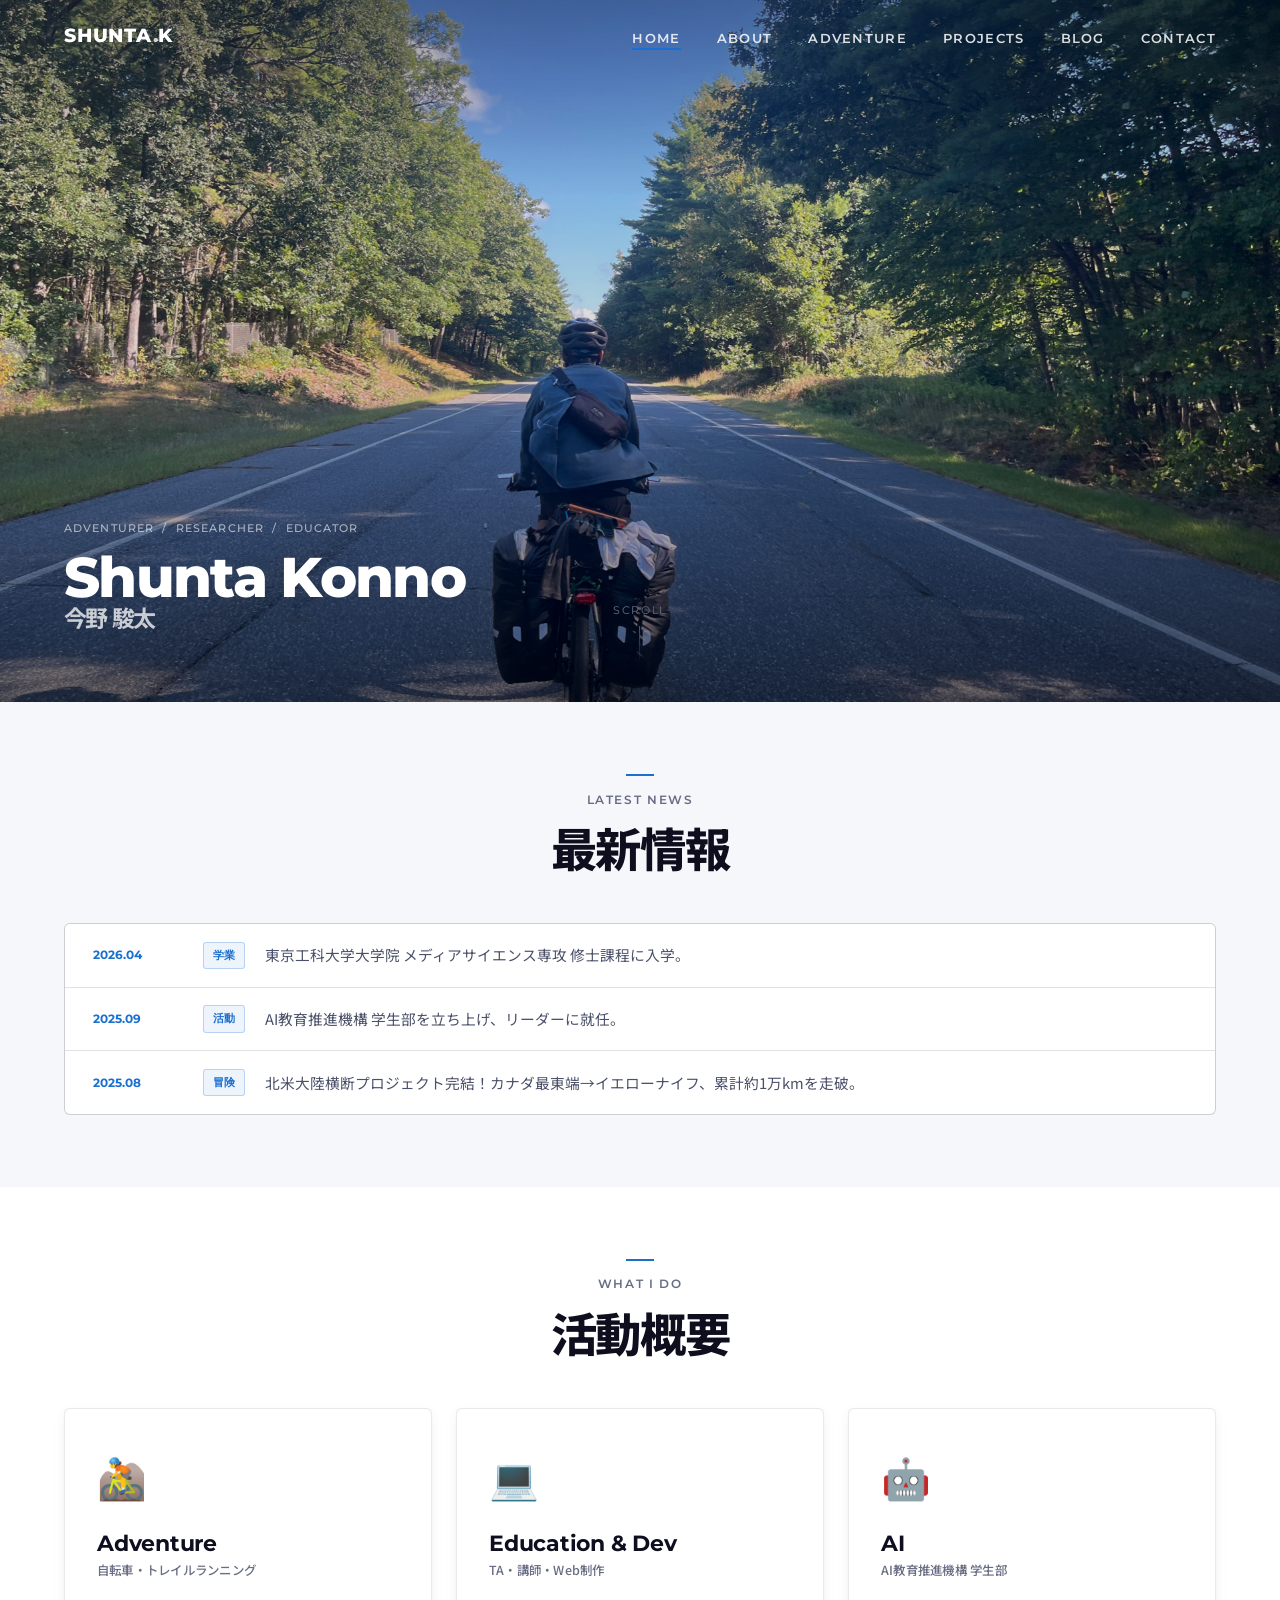
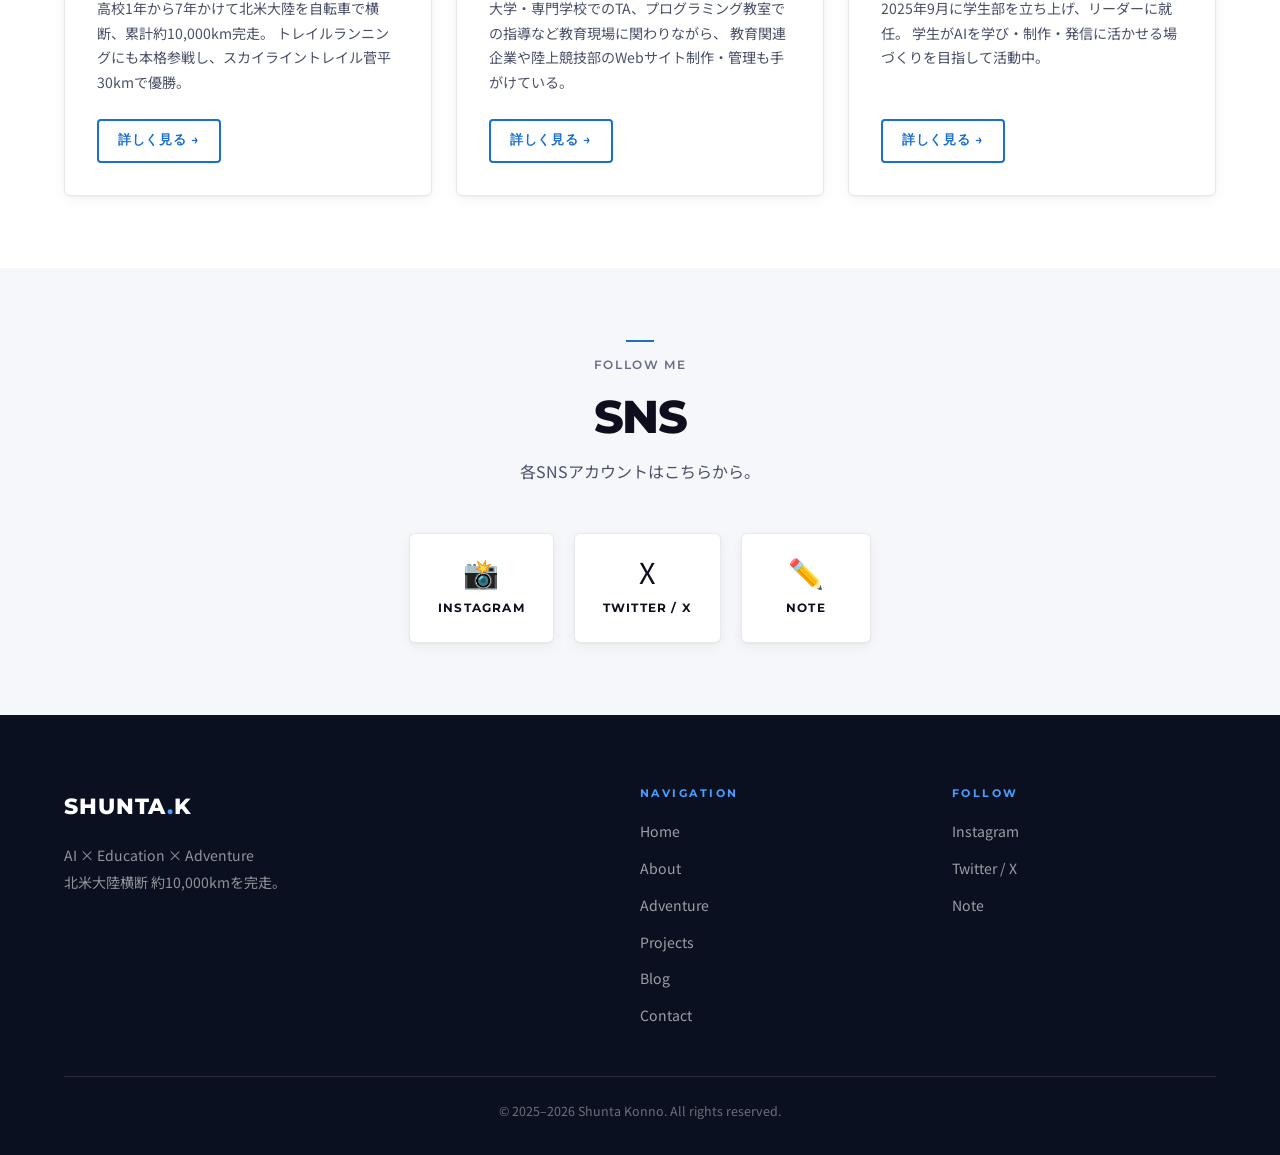
==== index.html @ 78f0af43 "Reveal news header and cards together (single fade-in wrapper)" ====
<!DOCTYPE html>
<html lang="ja">
<head>
  <meta charset="UTF-8">
  <meta name="google-site-verification" content="3t5CI1DyYlu0HoJbHAZWPIja4UkBCypZJrowsVczzZc" />
  <meta name="viewport" content="width=device-width, initial-scale=1.0">
  <meta name="description" content="今野駿太（Shunta Konno）の公式サイト。冒険家・大学院生・AI教育推進機構学生部リーダー。北米大陸横断 約10,000kmを自転車で完走。">
  <title>Shunta Konno / 今野駿太</title>
  <link rel="canonical" href="https://shunta-tf.github.io/my-website/">
  <meta property="og:type" content="website">
  <meta property="og:site_name" content="Shunta Konno">
  <meta property="og:locale" content="ja_JP">
  <meta property="og:title" content="今野駿太 Shunta Konno｜冒険家・大学院生">
  <meta property="og:description" content="冒険家・大学院生・AI教育推進機構学生部リーダー。北米大陸横断 約10,000kmを自転車で完走。">
  <meta property="og:url" content="https://shunta-tf.github.io/my-website/">
  <meta property="og:image" content="https://shunta-tf.github.io/my-website/images/hero/01.jpg">
  <meta name="twitter:card" content="summary_large_image">
  <meta name="twitter:title" content="今野駿太 Shunta Konno｜冒険家・大学院生">
  <meta name="twitter:description" content="冒険家・大学院生・AI教育推進機構学生部リーダー。北米大陸横断 約10,000kmを自転車で完走。">
  <meta name="twitter:image" content="https://shunta-tf.github.io/my-website/images/hero/01.jpg">
  <link rel="preconnect" href="https://fonts.googleapis.com">
  <link rel="preconnect" href="https://fonts.gstatic.com" crossorigin>
  <link href="https://fonts.googleapis.com/css2?family=Montserrat:wght@400;500;600;700;800&family=Noto+Sans+JP:wght@400;500;700&display=swap" rel="stylesheet">
  <link rel="preload" as="image" href="images/hero/01.jpg">
  <link rel="stylesheet" href="css/style.css">
  <script type="application/ld+json">
  {
    "@context": "https://schema.org",
    "@type": "Person",
    "name": "今野駿太",
    "alternateName": "Shunta Konno",
    "url": "https://shunta-tf.github.io/my-website/",
    "image": "https://shunta-tf.github.io/my-website/images/profile.jpg",
    "jobTitle": "大学院生・冒険家",
    "description": "冒険家・大学院生・AI教育推進機構学生部リーダー。北米大陸横断 約10,000kmを自転車で完走。",
    "alumniOf": {
      "@type": "CollegeOrUniversity",
      "name": "東京工科大学大学院"
    },
    "sameAs": [
      "https://www.instagram.com/shunta_mtb/",
      "https://twitter.com/shunta_mtb",
      "https://note.com/shunta_mtb"
    ]
  }
  </script>
</head>
<body class="home-page">

<a href="#main" class="skip-link">本文へスキップ</a>

<!-- ========== HEADER ========== -->
<header class="header">
  <nav class="nav">
    <a href="index.html" class="nav-logo">SHUNTA<span>.</span>K</a>
    <ul class="nav-links">
      <li><a href="index.html">Home</a></li>
      <li><a href="about.html">About</a></li>
      <li><a href="adventure.html">Adventure</a></li>
      <li><a href="projects.html">Projects</a></li>
      <li><a href="blog.html">Blog</a></li>
      <li><a href="contact.html">Contact</a></li>
    </ul>
    <button class="nav-hamburger" aria-label="メニューを開く" aria-expanded="false" aria-controls="mobile-nav">
      <span></span><span></span><span></span>
    </button>
  </nav>
</header>

<!-- Mobile nav -->
<nav class="nav-mobile" id="mobile-nav">
  <a href="index.html">Home</a>
  <a href="about.html">About</a>
  <a href="adventure.html">Adventure</a>
  <a href="projects.html">Projects</a>
  <a href="blog.html">Blog</a>
  <a href="contact.html">Contact</a>
</nav>

<main id="main" tabindex="-1">

<!-- ========== HERO ========== -->
<section class="hero">
  <div class="hero-stars"></div>
  <div class="hero-slide" style="background-image:url('images/hero/01.jpg')"></div>
  <div class="hero-slide" style="background-image:url('images/hero/02.jpg')"></div>
  <div class="hero-slide" style="background-image:url('images/hero/03.jpg')"></div>
  <div class="hero-overlay"></div>
  <div class="hero-content">
    <div class="hero-label">Adventurer &nbsp;/&nbsp; Researcher &nbsp;/&nbsp; Educator</div>
    <h1 class="hero-title">
      <span class="name-en">Shunta Konno</span>
      <span class="name-ja">今野 駿太</span>
    </h1>
  </div>
  <div class="hero-scroll" aria-hidden="true">SCROLL</div>
</section>

<!-- ========== NEWS ========== -->
<section class="section bg-alt">
  <div class="container fade-in">
    <div class="section-header">
      <span class="section-label">Latest News</span>
      <h2 class="section-title">最新情報</h2>
    </div>
    <div class="news-list">
      <div class="news-item">
        <span class="news-date">2026.04</span>
        <span class="news-badge">学業</span>
        <span class="news-text">東京工科大学大学院 メディアサイエンス専攻 修士課程に入学。</span>
      </div>
      <div class="news-item">
        <span class="news-date">2025.09</span>
        <span class="news-badge">活動</span>
        <span class="news-text">AI教育推進機構 学生部を立ち上げ、リーダーに就任。</span>
      </div>
      <div class="news-item">
        <span class="news-date">2025.08</span>
        <span class="news-badge">冒険</span>
        <span class="news-text">北米大陸横断プロジェクト完結！カナダ最東端→イエローナイフ、累計約1万kmを走破。</span>
      </div>
    </div>
  </div>
</section>

<!-- ========== ACTIVITY OVERVIEW ========== -->
<section class="section">
  <div class="container">
    <div class="section-header fade-in">
      <span class="section-label">What I Do</span>
      <h2 class="section-title">活動概要</h2>
    </div>
    <div class="activity-grid">
      <div class="card activity-card fade-in fd1">
        <span class="activity-icon" aria-hidden="true">🚵</span>
        <h3>Adventure</h3>
        <span class="activity-sub">自転車・トレイルランニング</span>
        <p>
          高校1年から7年かけて北米大陸を自転車で横断、累計約10,000km完走。
          トレイルランニングにも本格参戦し、スカイライントレイル菅平30kmで優勝。
        </p>
        <a href="adventure.html" class="btn btn-outline btn-sm">詳しく見る →</a>
      </div>
      <div class="card activity-card fade-in fd2">
        <span class="activity-icon" aria-hidden="true">💻</span>
        <h3>Education &amp; Dev</h3>
        <span class="activity-sub">TA・講師・Web制作</span>
        <p>
          大学・専門学校でのTA、プログラミング教室での指導など教育現場に関わりながら、
          教育関連企業や陸上競技部のWebサイト制作・管理も手がけている。
        </p>
        <a href="projects.html" class="btn btn-outline btn-sm">詳しく見る →</a>
      </div>
      <div class="card activity-card fade-in fd3">
        <span class="activity-icon" aria-hidden="true">🤖</span>
        <h3>AI</h3>
        <span class="activity-sub">AI教育推進機構 学生部</span>
        <p>
          2025年9月に学生部を立ち上げ、リーダーに就任。
          学生がAIを学び・制作・発信に活かせる場づくりを目指して活動中。
        </p>
        <a href="projects.html" class="btn btn-outline btn-sm">詳しく見る →</a>
      </div>
    </div>
  </div>
</section>

<!-- ========== SNS ========== -->
<section class="section bg-alt">
  <div class="container">
    <div class="section-header fade-in">
      <span class="section-label">Follow Me</span>
      <h2 class="section-title">SNS</h2>
      <p class="section-subtitle">各SNSアカウントはこちらから。</p>
    </div>
    <div class="sns-row fade-in">
      <a href="https://www.instagram.com/shunta_mtb/" target="_blank" rel="noopener" class="sns-card">
        <span class="icon" aria-hidden="true">📸</span>
        <span class="label">Instagram</span>
      </a>
      <a href="https://twitter.com/shunta_mtb" target="_blank" rel="noopener" class="sns-card">
        <span class="icon" aria-hidden="true">X</span>
        <span class="label">Twitter / X</span>
      </a>
      <a href="https://note.com/shunta_mtb" target="_blank" rel="noopener" class="sns-card">
        <span class="icon" aria-hidden="true">✏️</span>
        <span class="label">Note</span>
      </a>
    </div>
  </div>
</section>

</main>

<!-- ========== FOOTER ========== -->
<footer class="footer">
  <div class="container footer-inner">
    <div class="footer-grid">
      <div class="footer-brand">
        <a href="index.html" class="nav-logo">SHUNTA<span>.</span>K</a>
        <p>AI × Education × Adventure<br>北米大陸横断 約10,000kmを完走。</p>
      </div>
      <div class="footer-col">
        <h4>Navigation</h4>
        <ul>
          <li><a href="index.html">Home</a></li>
          <li><a href="about.html">About</a></li>
          <li><a href="adventure.html">Adventure</a></li>
          <li><a href="projects.html">Projects</a></li>
          <li><a href="blog.html">Blog</a></li>
          <li><a href="contact.html">Contact</a></li>
        </ul>
      </div>
      <div class="footer-col">
        <h4>Follow</h4>
        <ul>
          <li><a href="https://www.instagram.com/shunta_mtb/" target="_blank" rel="noopener">Instagram</a></li>
          <li><a href="https://twitter.com/shunta_mtb" target="_blank" rel="noopener">Twitter / X</a></li>
          <li><a href="https://note.com/shunta_mtb" target="_blank" rel="noopener">Note</a></li>
        </ul>
      </div>
    </div>
    <div class="footer-bottom">
      <p>© 2025–2026 Shunta Konno. All rights reserved.</p>
    </div>
  </div>
</footer>

<script src="js/main.js"></script>
</body>
</html>
---- css/style.css ----
/* =====================================================
   STYLE.CSS — Shunta Konno Personal Website
   ===================================================== */

/* --- Variables & Reset --- */
:root {
  --bg-primary:    #ffffff;
  --bg-secondary:  #f5f7fa;
  --bg-card:       #ffffff;
  --bg-card-alt:   #eef1f6;
  --accent:        #1a6fd0;
  --accent-light:  #4a9eff;
  --accent-dark:   #0d52a8;
  --accent-glow:   rgba(26, 111, 208, 0.08);
  --text-primary:  #0e0e1e;
  --text-secondary:#4a5068;
  --text-muted:    #686d84;
  --border:        rgba(14, 14, 30, 0.09);
  --border-hover:  rgba(26, 111, 208, 0.3);
  --header-height: 72px;
  --section-pad:   72px 0;
  --max-width:     1200px;
  --radius:        6px;
  --radius-sm:     4px;
  --t:             all 0.25s ease;
  --shadow:        0 1px 2px rgba(15,23,42,0.04), 0 4px 14px rgba(15,23,42,0.05);
  --shadow-hover:  0 2px 6px rgba(15,23,42,0.06), 0 14px 30px rgba(15,23,42,0.10);
  --ink:           #0b1020;
}

*, *::before, *::after { box-sizing: border-box; margin: 0; padding: 0; }

html { scroll-behavior: smooth; -webkit-text-size-adjust: 100%; scroll-padding-top: 90px; }

body {
  font-family: 'Noto Sans JP', 'Montserrat', -apple-system, sans-serif;
  background: var(--bg-primary);
  color: var(--text-primary);
  line-height: 1.75;
  opacity: 0;
  transition: opacity 0.55s ease;
  min-height: 100vh;
  overflow-x: hidden;
  -webkit-font-smoothing: antialiased;
  -moz-osx-font-smoothing: grayscale;
  text-rendering: optimizeLegibility;
}
body.page-loaded { opacity: 1; }

::selection { background: rgba(26,111,208,0.16); color: var(--text-primary); }

/* Respect reduced-motion preference */
@media (prefers-reduced-motion: reduce) {
  *, *::before, *::after {
    animation-duration: 0.01ms !important;
    animation-iteration-count: 1 !important;
    transition-duration: 0.01ms !important;
    scroll-behavior: auto !important;
  }
}

img { max-width: 100%; height: auto; display: block; }
a { color: var(--accent); text-decoration: none; transition: var(--t); }
a:hover { color: var(--accent-dark); }
ul { list-style: none; }

/* --- Keyboard focus (accessibility) --- */
:focus-visible {
  outline: 2px solid var(--accent);
  outline-offset: 2px;
  border-radius: var(--radius-sm);
}
.nav-hamburger:focus-visible,
.sns-card:focus-visible { outline-offset: 3px; }

/* --- Skip to content link --- */
.skip-link {
  position: absolute; left: 12px; top: -48px;
  z-index: 2000;
  background: var(--accent); color: #fff;
  padding: 0.6rem 1rem; border-radius: var(--radius-sm);
  font-family: 'Montserrat', sans-serif; font-size: 0.85rem; font-weight: 600;
  transition: top 0.2s ease;
}
.skip-link:focus { top: 12px; color: #fff; }

/* --- Typography --- */
h1,h2,h3,h4,h5 {
  font-family: 'Montserrat', 'Noto Sans JP', sans-serif;
  font-weight: 700;
  line-height: 1.2;
  letter-spacing: -0.02em;
}
.section-title { font-size: clamp(2rem,4.5vw,2.9rem); margin-bottom: 0.75rem; font-weight: 800; letter-spacing: -0.03em; }
.section-subtitle { font-size: 1rem; color: var(--text-secondary); margin-bottom: 3rem; font-weight: 400; }
.accent { color: var(--accent); }

/* --- Layout --- */
.container { max-width: var(--max-width); margin: 0 auto; padding: 0 24px; }
.section { padding: var(--section-pad); }
.section-header { text-align: center; margin-bottom: 44px; }
.section-label {
  display: inline-block;
  font-size: 0.72rem; font-weight: 600; letter-spacing: 0.14em;
  text-transform: uppercase; color: var(--text-muted);
  font-family: 'Montserrat', sans-serif;
  margin-bottom: 0.85rem;
}
.section-header .section-label::before {
  content: ''; display: block;
  width: 28px; height: 2px; background: var(--accent);
  margin: 0 auto 0.85rem;
}
.bg-alt { background: var(--bg-secondary); }

/* --- Header --- */
.header {
  position: fixed; top: 0; left: 0; right: 0;
  height: var(--header-height);
  z-index: 1000;
  transition: background-color 0.25s ease, box-shadow 0.25s ease, border-color 0.25s ease;
  /* Promote to its own compositing layer so the fixed header repaints
     cleanly on scroll (fixes intermittent backdrop-filter flicker). */
  transform: translateZ(0);
  -webkit-transform: translateZ(0);
  backface-visibility: hidden;
  -webkit-backface-visibility: hidden;
  will-change: background-color;
  border-bottom: 1px solid transparent;
  background-color: transparent;
}
.header.scrolled {
  background-color: rgba(255,255,255,0.88);
  backdrop-filter: saturate(180%) blur(20px);
  -webkit-backdrop-filter: saturate(180%) blur(20px);
  border-bottom-color: var(--border);
  box-shadow: 0 1px 0 rgba(15,23,42,0.04), 0 6px 24px rgba(15,23,42,0.06);
}
.nav {
  display: flex; align-items: center; justify-content: space-between;
  height: 100%; max-width: var(--max-width);
  margin: 0 auto; padding: 0 24px;
}
.nav-logo {
  font-family: 'Montserrat', sans-serif;
  font-size: 1.2rem; font-weight: 800;
  color: var(--text-primary); letter-spacing: 0.04em;
}
.nav-logo span { color: var(--accent); }
.nav-logo:hover { color: var(--text-primary); }
.nav-links { display: flex; gap: 2.25rem; align-items: center; }
.nav-links a {
  font-family: 'Montserrat', sans-serif;
  font-size: 0.82rem; font-weight: 600;
  color: var(--text-secondary); letter-spacing: 0.1em;
  text-transform: uppercase; position: relative; padding-bottom: 4px;
}
.nav-links a::after {
  content: ''; position: absolute; bottom: 0; left: 0;
  width: 0; height: 2px; background: var(--accent);
  transition: width 0.3s ease;
}
.nav-links a:hover,
.nav-links a.active { color: var(--text-primary); }
.nav-links a:hover::after,
.nav-links a.active::after { width: 100%; }

/* Hamburger */
.nav-hamburger {
  display: none; flex-direction: column; gap: 5px;
  cursor: pointer; padding: 8px; background: none; border: none;
}
.nav-hamburger span {
  display: block; width: 24px; height: 2px;
  background: var(--text-primary); transition: var(--t); border-radius: 2px;
}
.nav-links a { color: var(--text-secondary); }

/* Home page: white nav before scroll */
.home-page .header:not(.scrolled) .nav-logo { color: #fff; }
.home-page .header:not(.scrolled) .nav-logo span { color: rgba(255,255,255,0.75); }
.home-page .header:not(.scrolled) .nav-links a { color: rgba(255,255,255,0.85); }
.home-page .header:not(.scrolled) .nav-links a:hover { color: #fff; }
.home-page .header:not(.scrolled) .nav-hamburger span { background: #fff; }
.nav-hamburger.open span:nth-child(1) { transform: translateY(7px) rotate(45deg); }
.nav-hamburger.open span:nth-child(2) { opacity: 0; }
.nav-hamburger.open span:nth-child(3) { transform: translateY(-7px) rotate(-45deg); }

/* Mobile nav */
.nav-mobile {
  display: none; position: fixed;
  top: var(--header-height); left: 0; right: 0;
  background: rgba(255,255,255,0.97); backdrop-filter: blur(20px);
  padding: 2rem 24px; border-bottom: 1px solid var(--border);
  flex-direction: column; gap: 0; z-index: 999;
  box-shadow: 0 8px 24px rgba(14,14,30,0.08);
}
.nav-mobile.open { display: flex; }
.nav-mobile a {
  font-family: 'Montserrat', sans-serif;
  font-size: 1.05rem; font-weight: 600;
  color: var(--text-secondary); text-transform: uppercase;
  letter-spacing: 0.1em; padding: 1rem 0;
  border-bottom: 1px solid var(--border);
}
.nav-mobile a.active, .nav-mobile a:hover { color: var(--accent); }

/* --- Footer --- */
.footer {
  background: var(--ink);
  border-top: none;
  padding: 72px 0 32px;
  color: rgba(255,255,255,0.6);
}
.footer-grid {
  display: grid; grid-template-columns: 2fr 1fr 1fr;
  gap: 3rem; margin-bottom: 3rem;
}
.footer-brand .nav-logo { font-size: 1.4rem; display: block; margin-bottom: 1rem; color: #fff; }
.footer-brand .nav-logo span { color: var(--accent-light); }
.footer-brand .nav-logo:hover { color: #fff; }
.footer-brand p { color: rgba(255,255,255,0.55); font-size: 0.88rem; line-height: 1.9; max-width: 270px; }
.footer-col h4 {
  font-size: 0.7rem; font-weight: 700; letter-spacing: 0.22em;
  text-transform: uppercase; color: var(--accent-light);
  margin-bottom: 1rem; font-family: 'Montserrat', sans-serif;
}
.footer-col ul { display: flex; flex-direction: column; gap: 0.55rem; }
.footer-col a { color: rgba(255,255,255,0.6); font-size: 0.88rem; }
.footer-col a:hover { color: #fff; }
.footer-bottom {
  border-top: 1px solid rgba(255,255,255,0.12);
  padding-top: 1.5rem; text-align: center;
  color: rgba(255,255,255,0.4); font-size: 0.78rem;
}

/* --- Buttons --- */
.btn {
  display: inline-flex; align-items: center; gap: 0.5rem;
  padding: 0.75rem 1.75rem;
  border-radius: var(--radius-sm);
  font-family: 'Montserrat', sans-serif;
  font-size: 0.875rem; font-weight: 600; letter-spacing: 0.05em;
  cursor: pointer; transition: var(--t); border: none;
  text-decoration: none;
}
.btn-primary { background: var(--accent); color: #fff; box-shadow: 0 1px 2px rgba(26,111,208,0.16), 0 5px 14px rgba(26,111,208,0.16); }
.btn-primary:hover {
  background: var(--accent-dark); color: #fff;
  transform: translateY(-2px); box-shadow: 0 2px 4px rgba(26,111,208,0.18), 0 10px 22px rgba(26,111,208,0.22);
}
.btn-outline { background: #fff; color: var(--accent); border: 2px solid var(--accent); }
.btn-outline:hover {
  background: var(--accent); color: #fff;
  transform: translateY(-2px);
}
.btn-lg { padding: 1rem 2.5rem; font-size: 1rem; }
.btn-sm { padding: 0.55rem 1.2rem; font-size: 0.8rem; }

/* --- Cards --- */
.card {
  background: var(--bg-card);
  border: 1px solid var(--border);
  border-radius: var(--radius);
  padding: 2rem;
  transition: var(--t);
  position: relative; overflow: hidden;
  box-shadow: var(--shadow);
}
.card::before {
  content: ''; position: absolute; top: 0; left: 0; right: 0; height: 2px;
  background: var(--accent);
  transform: scaleX(0); transform-origin: left;
  transition: transform 0.3s ease;
}
.card:hover {
  transform: translateY(-3px);
  box-shadow: var(--shadow-hover);
  border-color: rgba(26,111,208,0.2);
}
.card:hover::before { transform: scaleX(1); }

/* ===========================
   HERO
   =========================== */
.hero {
  min-height: 78vh;
  display: flex; align-items: flex-end;
  position: relative; overflow: hidden;
  background: #111;
}

.hero-slide {
  position: absolute; inset: -22% 0;
  background-size: cover; background-position: center;
  opacity: 0; z-index: 1;
  transition: opacity 1.2s ease;
  will-change: transform;
}
.hero-slide.active { opacity: 0.9; }
.hero-overlay {
  display: block;
  position: absolute; inset: 0; z-index: 2;
  background: linear-gradient(
    to bottom,
    rgba(0,0,0,0.32) 0%,
    rgba(0,0,0,0.02) 28%,
    rgba(0,0,0,0.05) 55%,
    rgba(0,0,0,0.52) 100%
  );
}

.hero-content {
  position: relative; z-index: 3;
  width: 100%; max-width: var(--max-width);
  margin: 0 auto;
  padding: 0 24px 56px;
}
.hero-label {
  display: block;
  font-family: 'Montserrat', sans-serif;
  font-size: 0.7rem; font-weight: 500; letter-spacing: 0.1em;
  text-transform: uppercase; color: rgba(255,255,255,0.6);
  margin-bottom: 0.65rem;
}
.hero-title {
  font-size: clamp(2rem, 4.5vw, 3.5rem);
  font-weight: 800; letter-spacing: -0.03em;
  line-height: 1.02; margin-bottom: 0.9rem;
  color: #fff;
}
.hero-title .name-en {
  display: block; font-family: 'Montserrat', sans-serif;
}
.hero-title .name-ja {
  display: block;
  font-size: clamp(0.95rem, 1.8vw, 1.6rem);
  font-weight: 700; color: rgba(255,255,255,0.75);
  margin-top: 0.15rem;
}
.hero-tagline {
  font-size: clamp(0.95rem, 2.2vw, 1.18rem);
  color: rgba(255,255,255,0.85); margin-bottom: 2.25rem;
  max-width: 540px; line-height: 1.9;
}
.hero-cta { display: flex; gap: 1rem; flex-wrap: wrap; }
.hero-scroll {
  position: absolute; bottom: 40px; left: 50%;
  transform: translateX(-50%);
  display: flex; flex-direction: column; align-items: center; gap: 6px;
  color: var(--text-muted); font-size: 0.68rem;
  letter-spacing: 0.15em; text-transform: uppercase;
  font-family: 'Montserrat', sans-serif;
  animation: scrollBounce 2.2s ease-in-out infinite;
  z-index: 3;
}
.hero-scroll::after {
  content: ''; display: block; width: 1px; height: 36px;
  background: linear-gradient(to bottom, var(--accent), transparent);
}
@keyframes scrollBounce {
  0%,100% { transform: translateX(-50%) translateY(0); }
  50% { transform: translateX(-50%) translateY(9px); }
}

/* ===========================
   NEWS
   =========================== */
.news-list {
  display: flex; flex-direction: column; gap: 1px;
  background: var(--border); border-radius: var(--radius);
  overflow: hidden; border: 1px solid var(--border);
}
.news-item {
  display: flex; align-items: center; gap: 1.25rem;
  padding: 1.1rem 1.75rem;
  background: var(--bg-card); transition: var(--t);
  flex-wrap: wrap; position: relative;
}
.news-item::before {
  content: ''; position: absolute; left: 0; top: 0; bottom: 0;
  width: 3px; background: var(--accent);
  transform: scaleY(0); transform-origin: center;
  transition: transform 0.25s ease;
}
.news-item:hover { background: #f5f8ff; }
.news-item:hover::before { transform: scaleY(1); }
.news-date {
  font-family: 'Montserrat', sans-serif;
  font-size: 0.78rem; font-weight: 700; color: var(--accent);
  white-space: nowrap; min-width: 90px;
}
.news-badge {
  font-size: 0.68rem; font-weight: 700;
  padding: 0.2rem 0.55rem; border-radius: 3px;
  background: var(--accent-glow); color: var(--accent);
  white-space: nowrap; border: 1px solid rgba(26,111,208,0.25);
  font-family: 'Montserrat', sans-serif;
}
.news-text { color: var(--text-secondary); font-size: 0.92rem; flex: 1; }

/* ===========================
   ACTIVITY CARDS
   =========================== */
.activity-grid { display: grid; grid-template-columns: repeat(3,1fr); gap: 1.5rem; }
.activity-grid--2 { grid-template-columns: repeat(2,1fr); }
.activity-icon { font-size: 2.5rem; margin-bottom: 1.25rem; display: block; }
.activity-card { display: flex; flex-direction: column; }
.activity-card h3 {
  font-size: 1.35rem; margin-bottom: 0.2rem;
  font-family: 'Montserrat', sans-serif; letter-spacing: -0.01em;
}
.activity-sub {
  display: block; font-size: 0.78rem; font-weight: 500;
  color: var(--text-muted); margin-bottom: 0.9rem;
  letter-spacing: 0.02em;
}
.activity-card p { color: var(--text-secondary); font-size: 0.88rem; line-height: 1.75; flex: 1; }
.activity-card .btn { margin-top: 1.5rem; align-self: flex-start; }

/* ===========================
   SNS LINKS
   =========================== */
.sns-row { display: flex; justify-content: center; gap: 1.25rem; flex-wrap: wrap; }
.sns-card {
  display: flex; flex-direction: column;
  align-items: center; gap: 0.65rem;
  padding: 1.5rem 1.75rem;
  background: var(--bg-card); border: 1px solid var(--border);
  border-radius: var(--radius); transition: var(--t);
  min-width: 130px; color: var(--text-primary);
  box-shadow: var(--shadow);
  position: relative; overflow: hidden;
}
.sns-card::before {
  content: ''; position: absolute; top: 0; left: 0; right: 0; height: 2px;
  background: var(--accent);
  transform: scaleX(0); transition: transform 0.25s ease;
}
.sns-card:hover {
  border-color: rgba(26,111,208,0.3);
  box-shadow: var(--shadow-hover);
  color: var(--accent);
  transform: translateY(-3px);
}
.sns-card:hover::before { transform: scaleX(1); }
.sns-card .icon { font-size: 1.8rem; line-height: 1; }
.sns-card .label {
  font-family: 'Montserrat', sans-serif;
  font-size: 0.75rem; font-weight: 700;
  letter-spacing: 0.1em; text-transform: uppercase;
}

/* ===========================
   PAGE HERO (inner pages)
   =========================== */
.page-hero {
  padding: 160px 24px 80px;
  text-align: center;
  background: var(--bg-secondary);
  position: relative;
  border-bottom: 1px solid var(--border);
}
.page-hero::after {
  content: ''; position: absolute; bottom: -1px; left: 50%;
  transform: translateX(-50%); width: 40px; height: 2px;
  background: var(--accent);
}
.page-hero .section-label::before {
  content: ''; display: block;
  width: 28px; height: 2px; background: var(--accent);
  margin: 0 auto 0.85rem;
}
.page-hero h1 { font-size: clamp(2.4rem, 6.5vw, 4.2rem); font-weight: 800; margin-bottom: 0.75rem; letter-spacing: -0.03em; }
.page-hero p { color: var(--text-secondary); font-size: 1.05rem; max-width: 480px; margin: 0 auto; }

/* ===========================
   ABOUT — Profile
   =========================== */
.profile-section {
  display: grid; grid-template-columns: 1fr 2fr;
  gap: 4rem; align-items: start; margin-bottom: 80px;
}
.profile-img-wrap { position: relative; }
.profile-img-wrap::after {
  content: ''; position: absolute;
  inset: -8px; border-radius: calc(var(--radius) + 8px);
  border: 1px solid rgba(74,158,255,0.28); pointer-events: none;
}
.profile-img {
  width: 100%; aspect-ratio: 3/4;
  border-radius: var(--radius); object-fit: cover;
}
.profile-placeholder {
  width: 100%; aspect-ratio: 3/4;
  border-radius: var(--radius);
  background: #f0f4fb; border: 2px dashed rgba(26,111,208,0.2);
  display: flex; flex-direction: column;
  align-items: center; justify-content: center;
  gap: 0.75rem; color: var(--text-muted);
  font-size: 0.82rem; text-align: center; padding: 2rem;
}
.profile-placeholder .ph-icon { font-size: 2.5rem; opacity: 0.5; }
.profile-name {
  font-size: clamp(2rem,5vw,3rem); font-weight: 800;
  margin-bottom: 0.5rem; letter-spacing: -0.03em;
}
.profile-name .en {
  display: block; font-family: 'Montserrat', sans-serif;
  font-size: 0.55em; color: var(--accent); font-weight: 700;
  letter-spacing: 0.12em; text-transform: uppercase; margin-bottom: 0.25rem;
}
.profile-badges {
  display: flex; flex-wrap: wrap; gap: 0.5rem; margin-bottom: 1.5rem;
}
.profile-badge {
  background: var(--bg-secondary); border: 1px solid var(--border);
  padding: 0.25rem 0.7rem; border-radius: 3px; font-size: 0.82rem;
  color: var(--text-secondary);
}
.profile-bio {
  color: var(--text-secondary); font-size: 0.97rem;
  line-height: 2; margin-bottom: 2rem;
}
.profile-meta { display: flex; flex-direction: column; gap: 0.65rem; margin-bottom: 2rem; }
.profile-meta-item {
  display: flex; align-items: center;
  gap: 0.75rem; font-size: 0.9rem; color: var(--text-secondary);
}
.profile-meta-item .mi { color: var(--accent); font-size: 1.1rem; min-width: 1.4rem; }

/* ===========================
   TIMELINE
   =========================== */
.timeline { position: relative; padding-left: 2rem; }
.timeline::before {
  content: ''; position: absolute; left: 7px; top: 0; bottom: 0;
  width: 2px; background: linear-gradient(to bottom, var(--accent), rgba(26,111,208,0.1));
}
.timeline-group { margin-bottom: 2.75rem; }
.timeline-era {
  font-family: 'Montserrat', sans-serif;
  font-size: 0.72rem; font-weight: 800; letter-spacing: 0.22em;
  text-transform: uppercase; color: var(--accent);
  margin-bottom: 1rem; padding-left: 1.5rem; position: relative;
}
.timeline-era::before {
  content: ''; position: absolute;
  left: -1.6rem; top: 50%; transform: translateY(-50%);
  width: 16px; height: 16px; border-radius: 50%;
  background: var(--accent); border: 3px solid var(--bg-primary);
}
.timeline-items { display: flex; flex-direction: column; gap: 0.7rem; padding-left: 1.5rem; }
.timeline-item {
  position: relative;
  background: var(--bg-card); border: 1px solid var(--border);
  border-radius: var(--radius-sm); padding: 0.9rem 1.2rem;
  transition: var(--t); box-shadow: 0 1px 6px rgba(14,14,30,0.05);
}
.timeline-item:hover { border-color: rgba(26,111,208,0.25); background: #f5f8ff; box-shadow: var(--shadow); }
.timeline-item::before {
  content: ''; position: absolute;
  left: -2.18rem; top: 50%; transform: translateY(-50%);
  width: 8px; height: 8px; border-radius: 50%;
  background: var(--accent); opacity: 0.55;
}
.ti-title { font-size: 0.92rem; font-weight: 600; margin-bottom: 0.2rem; }
.ti-detail { font-size: 0.82rem; color: var(--text-muted); }

/* ===========================
   HOBBIES
   =========================== */
.hobby-list { display: flex; flex-wrap: wrap; gap: 0.75rem; }
.hobby-tag {
  display: inline-flex; align-items: center; gap: 0.45rem;
  padding: 0.4rem 0.9rem;
  background: var(--bg-secondary); border: 1px solid var(--border);
  border-radius: 3px; font-size: 0.88rem; color: var(--text-secondary);
  transition: var(--t);
}
.hobby-tag:hover { border-color: var(--accent); color: var(--accent); }

/* ===========================
   ADVENTURE — Main Project
   =========================== */
.main-project {
  background: var(--bg-secondary);
  border: 1px solid var(--border);
  border-left: 3px solid var(--accent);
  border-radius: var(--radius); padding: 3rem;
  margin-bottom: 5rem; position: relative; overflow: hidden;
  box-shadow: var(--shadow);
}
.main-project::before { display: none; }
.mp-head {
  display: flex; justify-content: space-between;
  align-items: flex-start; flex-wrap: wrap;
  gap: 1.5rem; margin-bottom: 2rem;
}
.mp-badge {
  font-family: 'Montserrat', sans-serif;
  font-size: 0.68rem; font-weight: 700; letter-spacing: 0.1em;
  text-transform: uppercase; color: var(--accent);
  padding: 0; border-radius: 0;
}
.mp-title { font-size: clamp(1.5rem,4vw,2.4rem); font-weight: 800; margin-bottom: 0.4rem; }
.mp-sub { color: var(--text-secondary); font-size: 0.92rem; }
.mp-stats { display: flex; gap: 2.5rem; flex-wrap: wrap; }
.stat { text-align: center; }
.stat-val {
  font-family: 'Montserrat', sans-serif;
  font-size: clamp(1.6rem,3.5vw,2.6rem);
  font-weight: 800; color: var(--accent); line-height: 1;
  margin-bottom: 0.25rem;
}
.stat-lbl { font-size: 0.78rem; color: var(--text-muted); font-family: 'Montserrat',sans-serif; }
.progress-wrap { margin-top: 2rem; }
.progress-meta {
  display: flex; justify-content: space-between;
  margin-bottom: 0.65rem; font-size: 0.82rem; color: var(--text-secondary);
}
.progress-track {
  height: 6px; background: rgba(14,14,30,0.08);
  border-radius: 100px; overflow: hidden;
}
.progress-fill {
  height: 100%;
  background: linear-gradient(90deg, var(--accent), var(--accent-light));
  border-radius: 100px;
  position: relative;
  width: 0;
  transition: width 1.6s cubic-bezier(0.4,0,0.2,1) 0.4s;
}
.progress-fill::after { display: none; }
.route-section { margin-top: 2rem; padding-top: 2rem; border-top: 1px solid var(--border); }
.route-label {
  font-size: 0.72rem; color: var(--text-muted);
  font-family: 'Montserrat',sans-serif; font-weight: 700;
  letter-spacing: 0.15em; text-transform: uppercase; margin-bottom: 0.85rem;
}
/* Adventures grid */
.adventures-grid {
  display: grid; grid-template-columns: repeat(auto-fill,minmax(270px,1fr));
  gap: 1.25rem;
}
.trail-grid {
  display: grid;
  grid-template-columns: repeat(2, minmax(0, 340px));
  justify-content: center;
  gap: 1.25rem;
}
.adv-card {
  background: var(--bg-card); border: 1px solid var(--border);
  border-radius: var(--radius); padding: 1.5rem; transition: var(--t);
  box-shadow: var(--shadow); overflow: hidden;
  display: flex; flex-direction: column;
  position: relative;
}
.adv-card::before {
  content: ''; position: absolute; top: 0; left: 0; right: 0; height: 2px;
  background: var(--accent);
  transform: scaleX(0); transform-origin: left;
  transition: transform 0.3s ease;
}
.adv-card:hover {
  border-color: rgba(26,111,208,0.25);
  box-shadow: var(--shadow-hover);
}
.adv-card:hover::before { transform: scaleX(1); }
.adv-card--accent { border-color: rgba(74,158,255,0.5); }
.adv-photo {
  width: 100%;
  margin: 0 0 1.2rem;
  aspect-ratio: 1 / 1; object-fit: cover; display: block;
  border-radius: var(--radius-sm);
}
.era-badge {
  display: inline-block;
  font-size: 0.68rem; font-weight: 700; color: var(--text-muted);
  background: transparent; border: none;
  padding: 0; border-radius: 0;
  font-family: 'Montserrat',sans-serif; letter-spacing: 0.08em;
  text-transform: uppercase;
  margin-bottom: 0.7rem;
}
.adv-card h3 { font-size: 0.97rem; font-weight: 700; margin-bottom: 0.4rem; line-height: 1.4; }
.adv-dist {
  font-family: 'Montserrat',sans-serif;
  font-size: 1.15rem; font-weight: 800;
  color: var(--accent); margin-bottom: 0.2rem;
}
.adv-note { font-size: 0.82rem; color: var(--text-muted); }

/* Instagram CTA */
.ig-cta {
  text-align: center; margin-top: 4rem; padding: 3rem;
  background: var(--bg-secondary);
  border: 1px solid var(--border);
  border-radius: var(--radius);
  box-shadow: var(--shadow);
}
.ig-cta p { color: var(--text-secondary); margin: 1rem 0 1.75rem; font-size: 0.95rem; }

/* ===========================
   BLOG
   =========================== */
.blog-wrap { max-width: 640px; margin: 0 auto; padding: 0 24px; }
.blog-note-card {
  padding: 3rem; text-align: center;
  background: var(--bg-secondary);
  border: 1px solid var(--border); border-radius: var(--radius);
  box-shadow: var(--shadow);
}
.note-icon { font-size: 4rem; margin-bottom: 1.5rem; }
.blog-note-card h2 { font-size: 1.6rem; margin-bottom: 0.75rem; }
.blog-note-card p { color: var(--text-secondary); line-height: 1.9; margin-bottom: 2rem; }
.blog-tip {
  margin-top: 2rem; padding: 1.25rem 1.5rem;
  background: #f5f8ff; border: 1px solid rgba(26,111,208,0.12);
  border-radius: var(--radius-sm); font-size: 0.85rem; color: var(--text-muted);
  line-height: 1.7;
}

/* ===========================
   CONTACT
   =========================== */
.contact-grid { display: grid; grid-template-columns: 1fr 1.6fr; gap: 4rem; align-items: start; }
.contact-info h3 { font-size: 1.05rem; margin-bottom: 1.5rem; font-weight: 700; }
.ci-item { display: flex; align-items: flex-start; gap: 1rem; margin-bottom: 1.5rem; }
.ci-icon { font-size: 1.15rem; color: var(--accent); min-width: 1.4rem; margin-top: 0.1rem; }
.ci-label {
  font-size: 0.7rem; color: var(--text-muted);
  text-transform: uppercase; letter-spacing: 0.12em;
  font-family: 'Montserrat',sans-serif; margin-bottom: 0.22rem;
}
.ci-val { font-size: 0.9rem; color: var(--text-secondary); word-break: break-all; }
.ci-val a { color: var(--accent); }
.contact-sns { margin-top: 2rem; padding-top: 2rem; border-top: 1px solid var(--border); }
.contact-sns h4 {
  font-size: 0.7rem; color: var(--text-muted);
  text-transform: uppercase; letter-spacing: 0.12em;
  font-family: 'Montserrat',sans-serif; margin-bottom: 1rem;
}
.sns-pill-row { display: flex; flex-wrap: wrap; gap: 0.65rem; }
.sns-pill {
  display: flex; align-items: center; gap: 0.4rem;
  color: var(--text-secondary); font-size: 0.88rem;
  padding: 0.38rem 0.9rem;
  background: var(--bg-card); border: 1px solid var(--border);
  border-radius: 3px; transition: var(--t);
}
.sns-pill:hover { color: var(--accent); border-color: var(--accent); }

/* ===========================
   SCROLL ANIMATION
   =========================== */
.fade-in {
  opacity: 0; transform: translateY(28px);
  transition: opacity 0.7s ease, transform 0.7s ease;
}
.fade-in.visible { opacity: 1; transform: translateY(0); }
.fd1 { transition-delay: 0.1s; }
.fd2 { transition-delay: 0.2s; }
.fd3 { transition-delay: 0.3s; }

/* ===========================
   RESPONSIVE
   =========================== */
@media (max-width: 1024px) {
  .activity-grid { grid-template-columns: repeat(2,1fr); }
  .footer-grid { grid-template-columns: 1fr 1fr; }
  .footer-brand { grid-column: span 2; }
  .contact-grid { grid-template-columns: 1fr; gap: 2.5rem; }
}

@media (max-width: 768px) {
  :root {
    --section-pad: 44px 0;
    --header-height: 60px;
  }
  .container { padding: 0 16px; }
  .section-header { margin-bottom: 28px; }

  /* Nav */
  .nav-links { display: none; }
  .nav-hamburger { display: flex; }

  /* Hero */
  .hero { min-height: 52vh; align-items: center; }
  .hero-content { padding: var(--header-height) 20px 40px; text-align: center; }
  .hero-overlay {
    background: linear-gradient(
      to bottom,
      rgba(0,0,0,0.1) 0%,
      rgba(0,0,0,0.5) 100%
    );
  }
  .hero-title { font-size: clamp(1.7rem, 7.5vw, 2.8rem); }
  .hero-title .name-ja { font-size: clamp(0.85rem, 3.2vw, 1.4rem); }
  .hero-cta { flex-direction: column; align-items: stretch; gap: 0.75rem; }
  .hero-cta .btn-lg { width: 100%; justify-content: center; text-align: center; }
  .hero-scroll { display: none; }

  /* Page hero (inner pages) */
  .page-hero { padding: 110px 16px 50px; }
  .page-hero h1 { font-size: clamp(1.9rem, 7vw, 4rem); }

  /* News */
  .news-item {
    flex-direction: column;
    align-items: flex-start;
    gap: 0.4rem;
    padding: 1rem 1.1rem;
  }
  .news-date { min-width: unset; font-size: 0.72rem; }

  /* Activity grid */
  .activity-grid { grid-template-columns: 1fr; }

  /* SNS */
  .sns-row { display: grid; grid-template-columns: repeat(3, 1fr); gap: 0.6rem; }
  .sns-card { min-width: unset; padding: 1.1rem 0.5rem; }
  .sns-card .label { font-size: 0.66rem; letter-spacing: 0.04em; }

  /* About */
  .profile-section { grid-template-columns: 1fr; gap: 2rem; margin-bottom: 48px; }
  .profile-img-wrap { max-width: 200px; margin: 0 auto; }
  .profile-bio br { display: none; }

  /* Adventure */
  .adventures-grid { grid-template-columns: 1fr 1fr; gap: 0.75rem; }
  .trail-grid { grid-template-columns: 1fr 1fr; gap: 0.75rem; }
  .adv-card { padding: 1rem; }
  .main-project { padding: 1.5rem; }
  .mp-head { flex-direction: column; }
  .mp-stats { flex-wrap: wrap; gap: 1.5rem; }

  /* Blog / Contact / Forms */
  .blog-note-card { padding: 1.75rem; }
  .c-form { padding: 1.5rem; }

  /* Footer */
  .footer-grid { grid-template-columns: 1fr; }
  .footer-brand { grid-column: auto; }
  .footer { padding: 48px 0 24px; }
}

@media (max-width: 480px) {
  :root { --section-pad: 36px 0; }
  .hero-title { font-size: clamp(1.6rem, 8vw, 2.4rem); }
  .adventures-grid { grid-template-columns: 1fr 1fr; gap: 0.6rem; }
  .mp-stats { gap: 1rem; }
  .section-title { font-size: clamp(1.5rem, 6vw, 2.5rem); }
  .contact-grid { gap: 2rem; }
  .ig-cta { padding: 2rem 1.25rem; }
}

/* ===========================
   EDUCATION PAGE
   =========================== */
.edu-detail-grid {
  display: grid; grid-template-columns: 1fr 1fr;
  gap: 1.5rem; margin-top: 2rem;
}
.edu-detail-item {
  background: var(--bg-secondary);
  border: 1px solid var(--border);
  border-radius: var(--radius);
  padding: 1.25rem 1.5rem;
}
.edu-detail-label {
  font-family: 'Montserrat', sans-serif;
  font-size: 0.68rem; font-weight: 700;
  letter-spacing: 0.12em; text-transform: uppercase;
  color: var(--accent); margin-bottom: 0.6rem;
}
.edu-detail-item p {
  font-size: 0.9rem; color: var(--text-secondary);
  line-height: 1.8;
}
@media (max-width: 768px) {
  .edu-detail-grid { grid-template-columns: 1fr !important; }
}

/* ===========================
   PHOTO GALLERY
   =========================== */
.photo-gallery {
  display: grid;
  grid-template-columns: repeat(3, 1fr);
  gap: 6px;
}
.photo-gallery img {
  width: 100%; aspect-ratio: 4/3;
  object-fit: cover; display: block;
  border-radius: var(--radius-sm);
  transition: opacity 0.25s ease;
}
.photo-gallery img:hover { opacity: 0.88; }
@media (max-width: 768px) {
  .photo-gallery { grid-template-columns: repeat(2, 1fr); }
}
@media (max-width: 480px) {
  .photo-gallery { grid-template-columns: 1fr; }
}
.trail-photo-grid {
  display: grid;
  grid-template-columns: 1fr 1fr;
  gap: 6px;
  margin-top: auto;
  padding-top: 1.5rem;
  border-radius: var(--radius);
  overflow: hidden;
}
.trail-photo-grid img {
  width: 100%; aspect-ratio: 3/4;
  object-fit: cover; display: block;
}
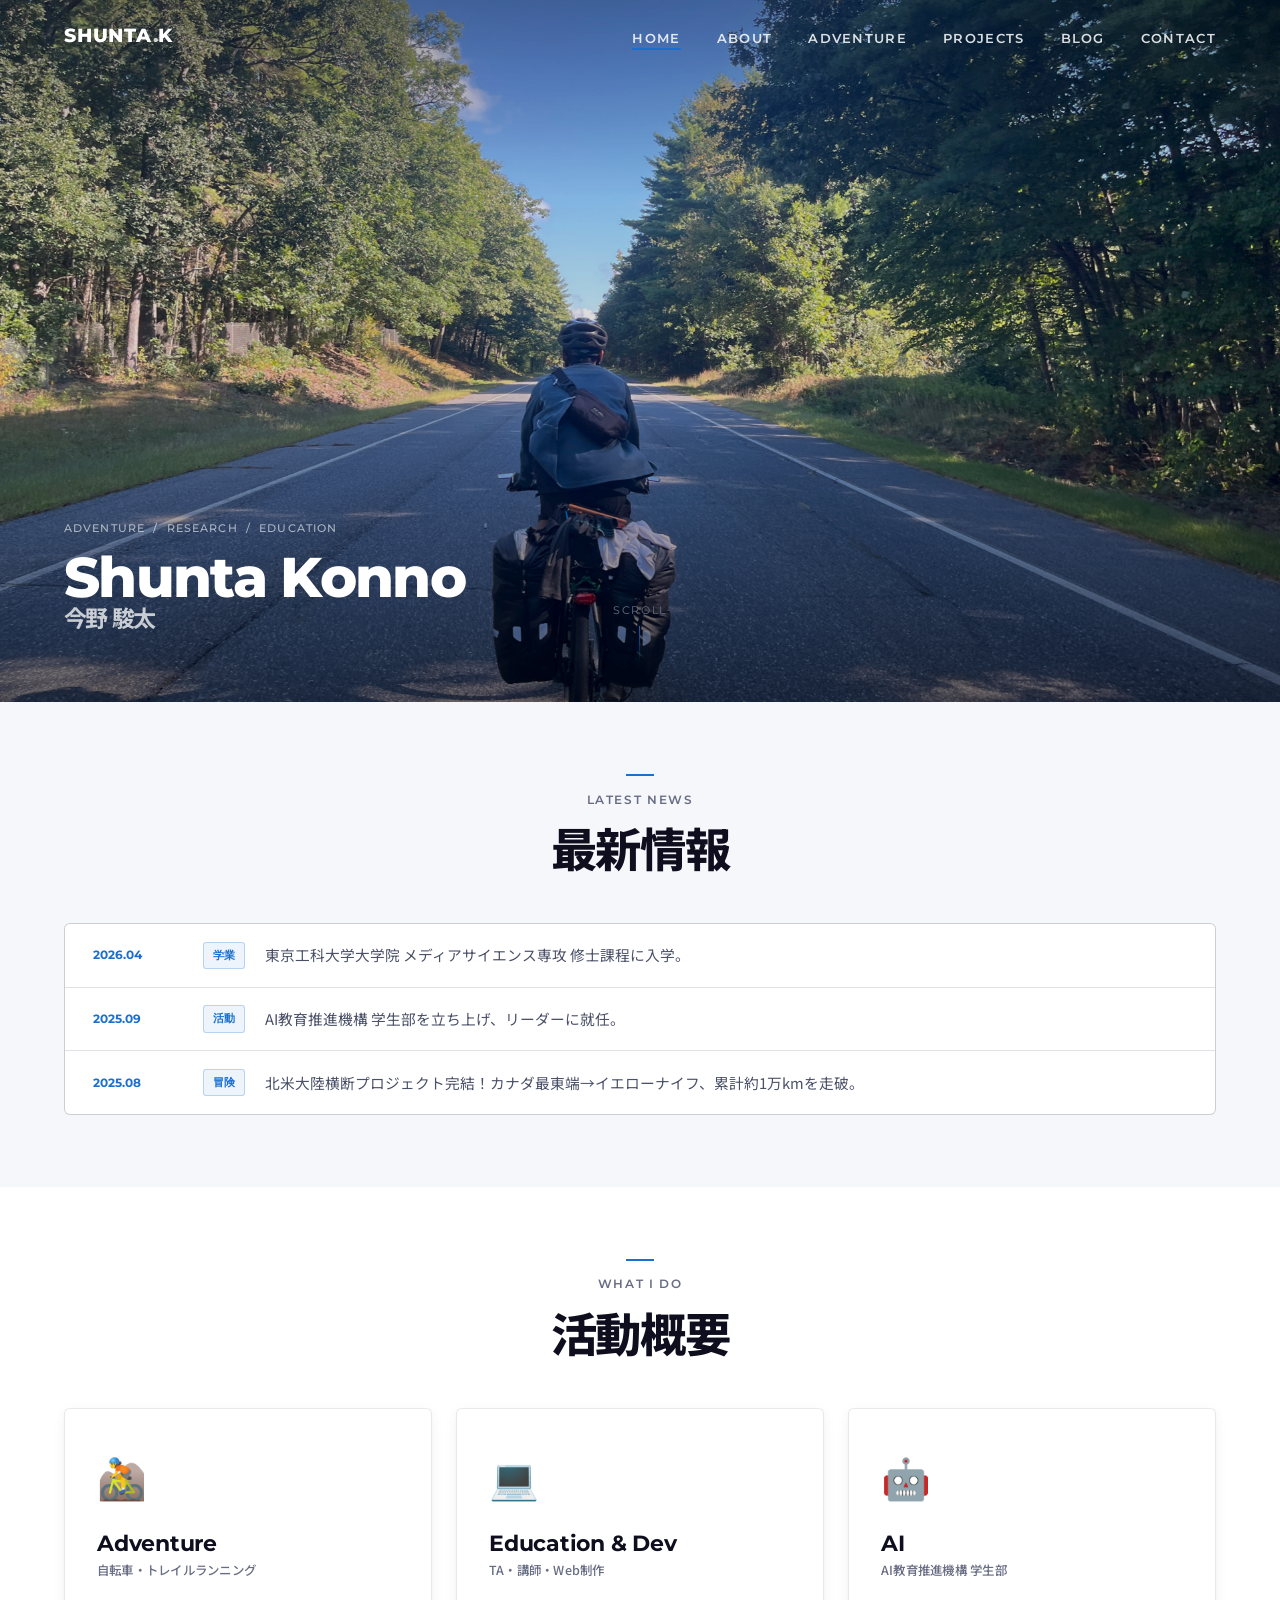
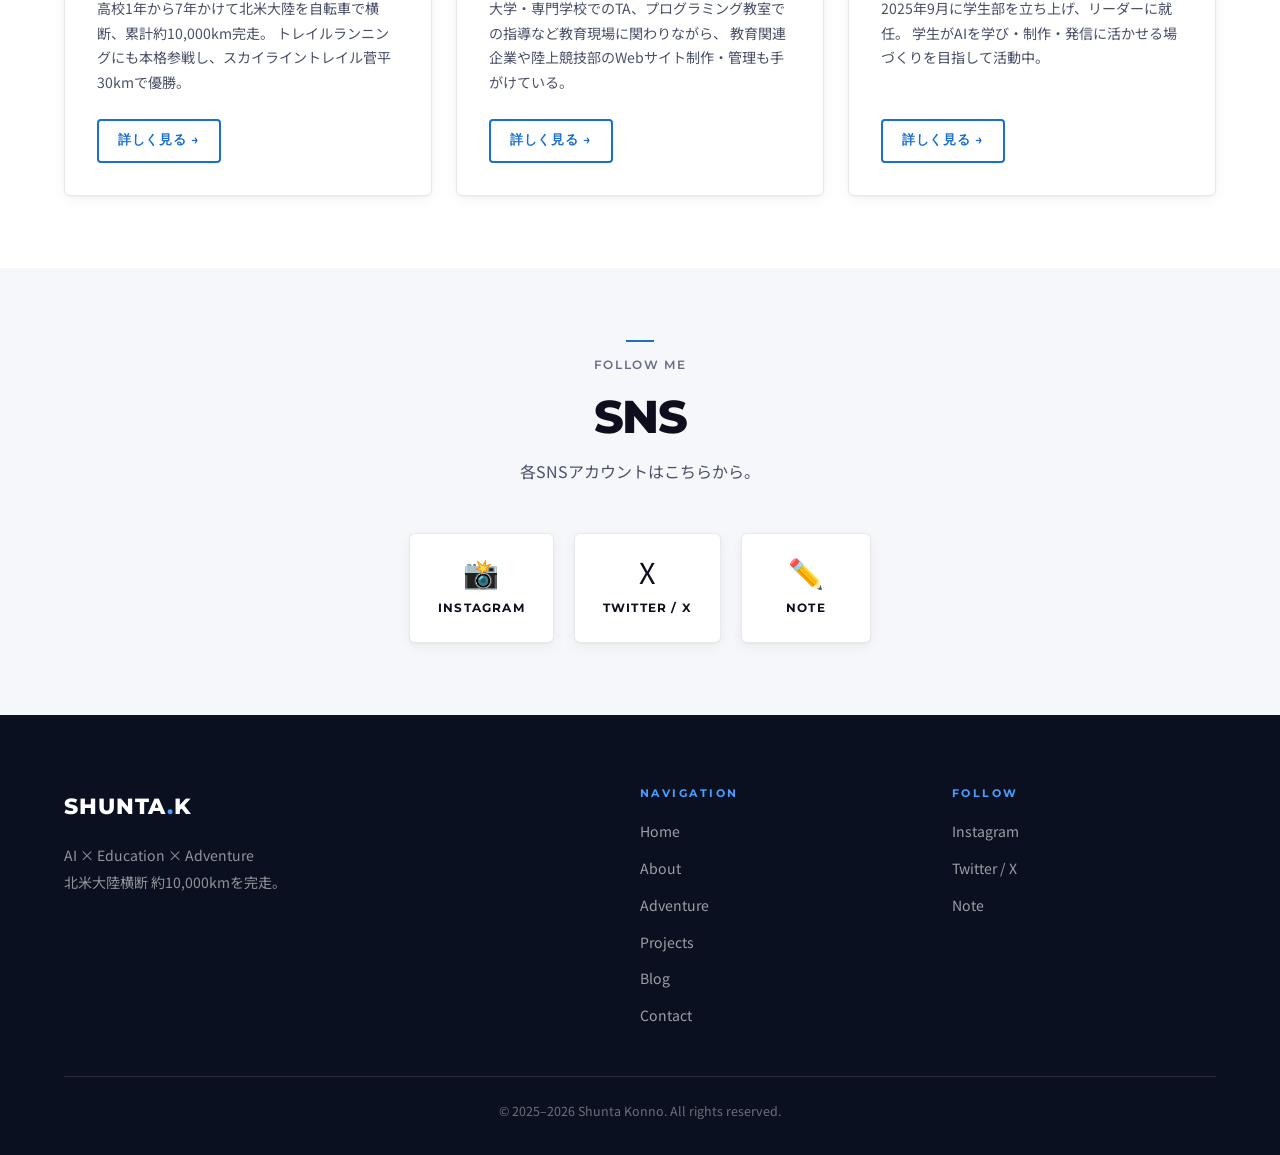
==== commit 07575e64: "Remove 冒険家/Adventurer self-title site-wide - index/about meta, OGP, JSON-LD: drop 冒険家 - Profile badg" ====
--- a/index.html
+++ b/index.html
@@ -4,19 +4,19 @@
   <meta charset="UTF-8">
   <meta name="google-site-verification" content="3t5CI1DyYlu0HoJbHAZWPIja4UkBCypZJrowsVczzZc" />
   <meta name="viewport" content="width=device-width, initial-scale=1.0">
-  <meta name="description" content="今野駿太（Shunta Konno）の公式サイト。冒険家・大学院生・AI教育推進機構学生部リーダー。北米大陸横断 約10,000kmを自転車で完走。">
+  <meta name="description" content="今野駿太（Shunta Konno）の公式サイト。大学院生・AI教育推進機構学生部リーダー。北米大陸横断 約10,000kmを自転車で完走。">
   <title>Shunta Konno / 今野駿太</title>
   <link rel="canonical" href="https://shunta-tf.github.io/my-website/">
   <meta property="og:type" content="website">
   <meta property="og:site_name" content="Shunta Konno">
   <meta property="og:locale" content="ja_JP">
-  <meta property="og:title" content="今野駿太 Shunta Konno｜冒険家・大学院生">
-  <meta property="og:description" content="冒険家・大学院生・AI教育推進機構学生部リーダー。北米大陸横断 約10,000kmを自転車で完走。">
+  <meta property="og:title" content="今野駿太 Shunta Konno">
+  <meta property="og:description" content="大学院生・AI教育推進機構学生部リーダー。北米大陸横断 約10,000kmを自転車で完走。">
   <meta property="og:url" content="https://shunta-tf.github.io/my-website/">
   <meta property="og:image" content="https://shunta-tf.github.io/my-website/images/hero/01.jpg">
   <meta name="twitter:card" content="summary_large_image">
-  <meta name="twitter:title" content="今野駿太 Shunta Konno｜冒険家・大学院生">
-  <meta name="twitter:description" content="冒険家・大学院生・AI教育推進機構学生部リーダー。北米大陸横断 約10,000kmを自転車で完走。">
+  <meta name="twitter:title" content="今野駿太 Shunta Konno">
+  <meta name="twitter:description" content="大学院生・AI教育推進機構学生部リーダー。北米大陸横断 約10,000kmを自転車で完走。">
   <meta name="twitter:image" content="https://shunta-tf.github.io/my-website/images/hero/01.jpg">
   <link rel="preconnect" href="https://fonts.googleapis.com">
   <link rel="preconnect" href="https://fonts.gstatic.com" crossorigin>
@@ -31,8 +31,8 @@
     "alternateName": "Shunta Konno",
     "url": "https://shunta-tf.github.io/my-website/",
     "image": "https://shunta-tf.github.io/my-website/images/profile.jpg",
-    "jobTitle": "大学院生・冒険家",
-    "description": "冒険家・大学院生・AI教育推進機構学生部リーダー。北米大陸横断 約10,000kmを自転車で完走。",
+    "jobTitle": "大学院生",
+    "description": "大学院生・AI教育推進機構学生部リーダー。北米大陸横断 約10,000kmを自転車で完走。",
     "alumniOf": {
       "@type": "CollegeOrUniversity",
       "name": "東京工科大学大学院"
@@ -87,7 +87,7 @@
   <div class="hero-slide" style="background-image:url('images/hero/03.jpg')"></div>
   <div class="hero-overlay"></div>
   <div class="hero-content">
-    <div class="hero-label">Adventurer &nbsp;/&nbsp; Researcher &nbsp;/&nbsp; Educator</div>
+    <div class="hero-label">Adventure &nbsp;/&nbsp; Research &nbsp;/&nbsp; Education</div>
     <h1 class="hero-title">
       <span class="name-en">Shunta Konno</span>
       <span class="name-ja">今野 駿太</span>
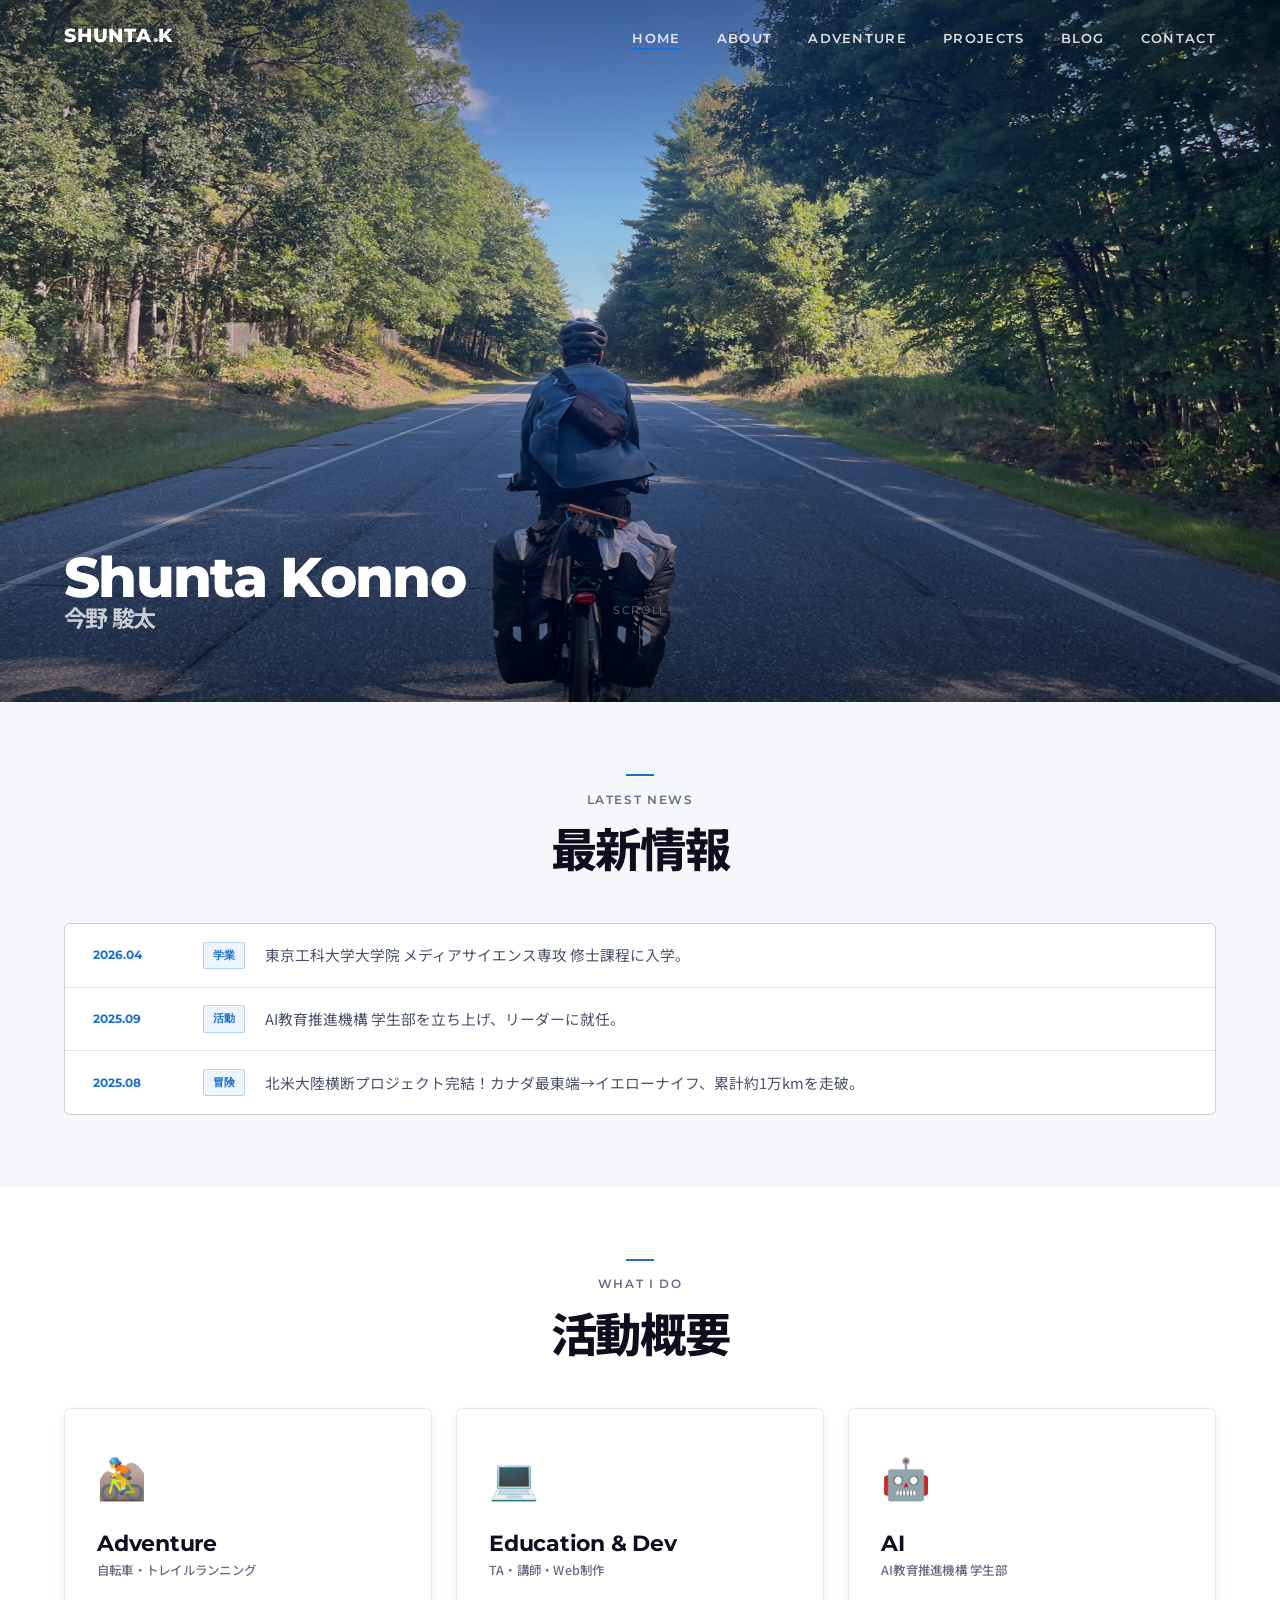
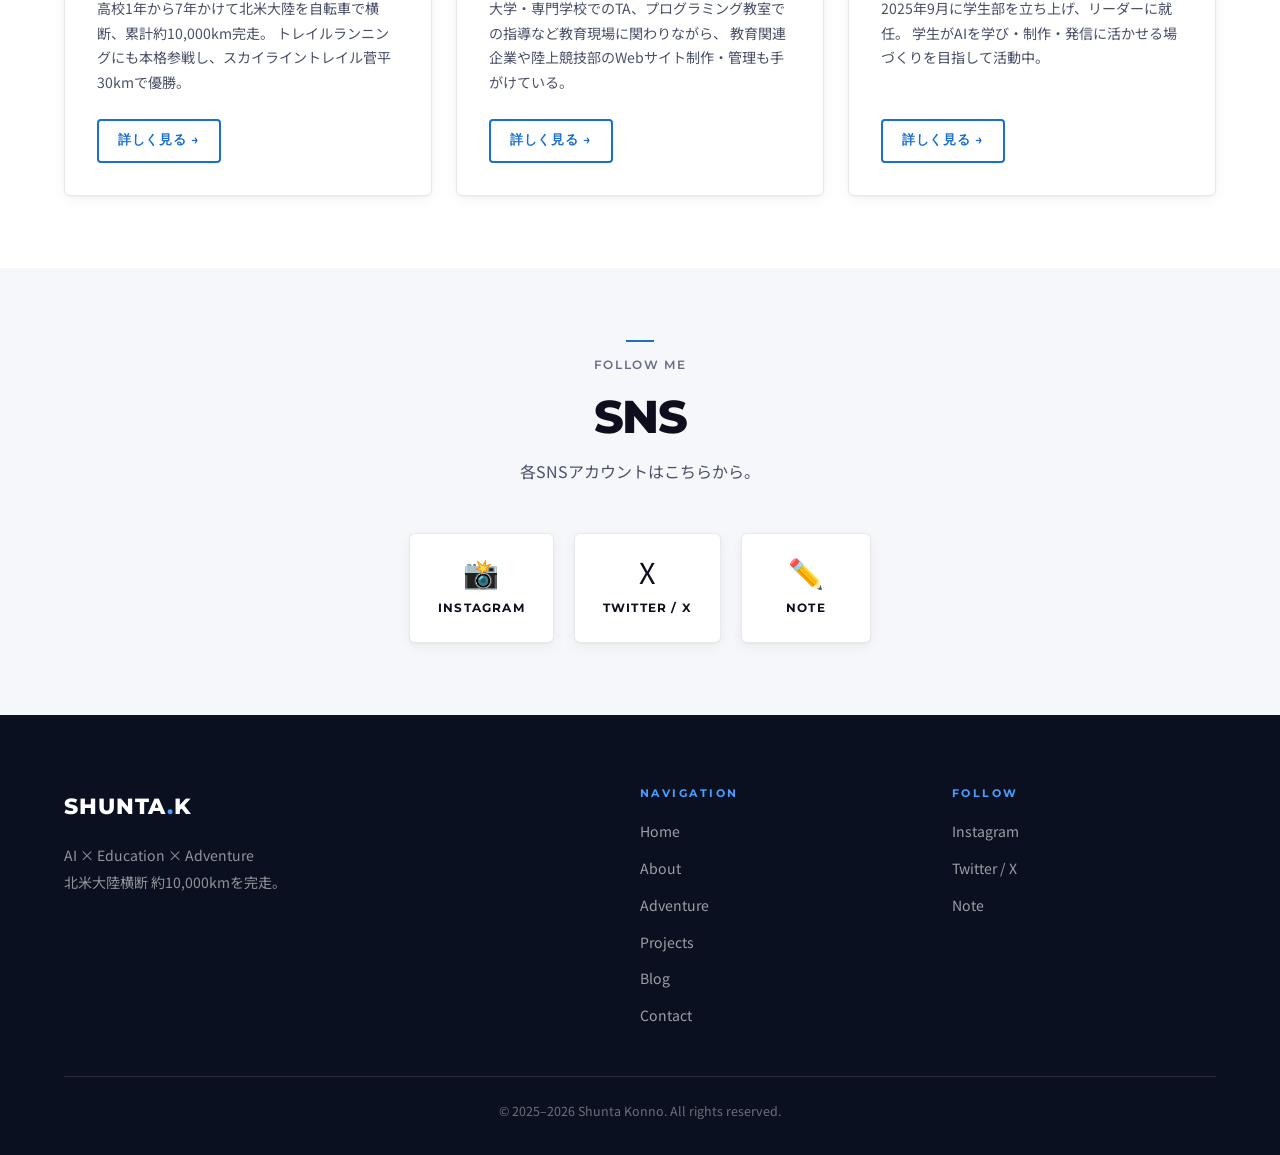
==== commit 30e2ce95: "Remove hero label line" ====
--- a/index.html
+++ b/index.html
@@ -87,7 +87,6 @@
   <div class="hero-slide" style="background-image:url('images/hero/03.jpg')"></div>
   <div class="hero-overlay"></div>
   <div class="hero-content">
-    <div class="hero-label">Adventure &nbsp;/&nbsp; Research &nbsp;/&nbsp; Education</div>
     <h1 class="hero-title">
       <span class="name-en">Shunta Konno</span>
       <span class="name-ja">今野 駿太</span>
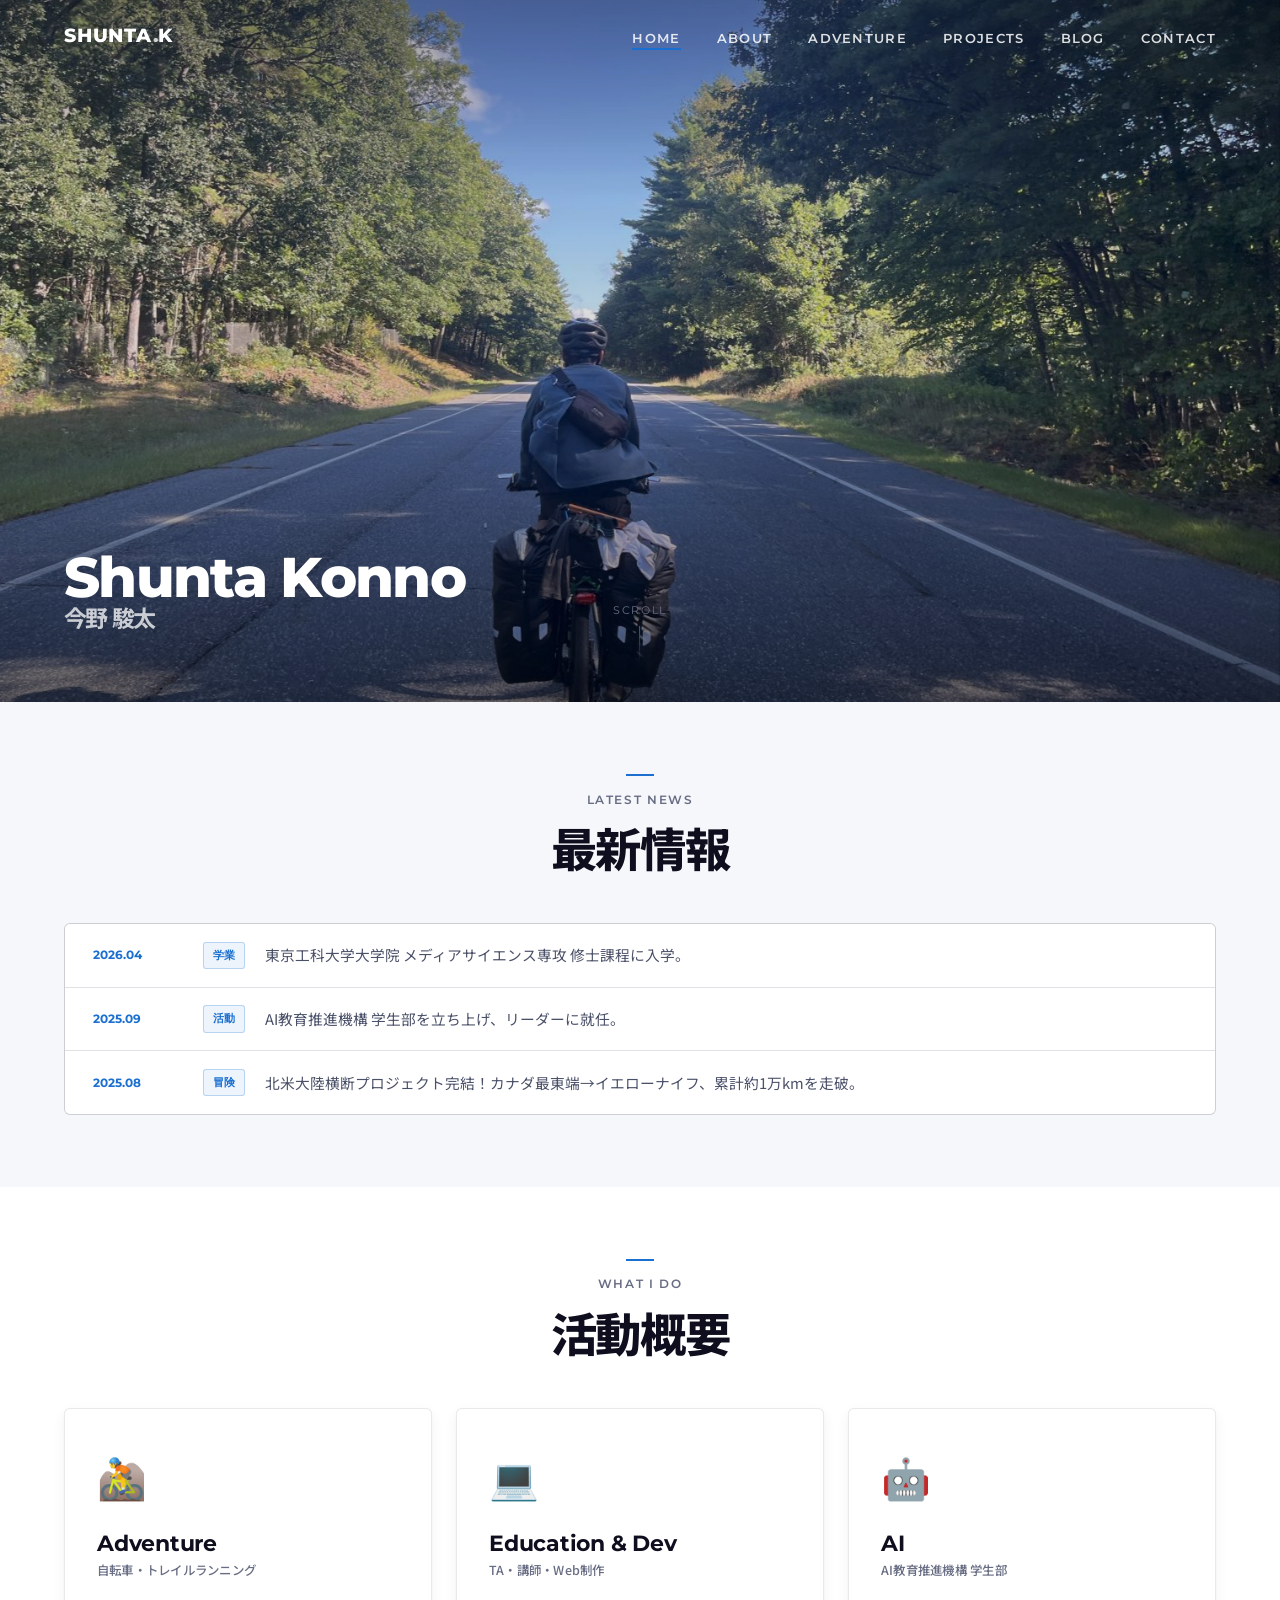
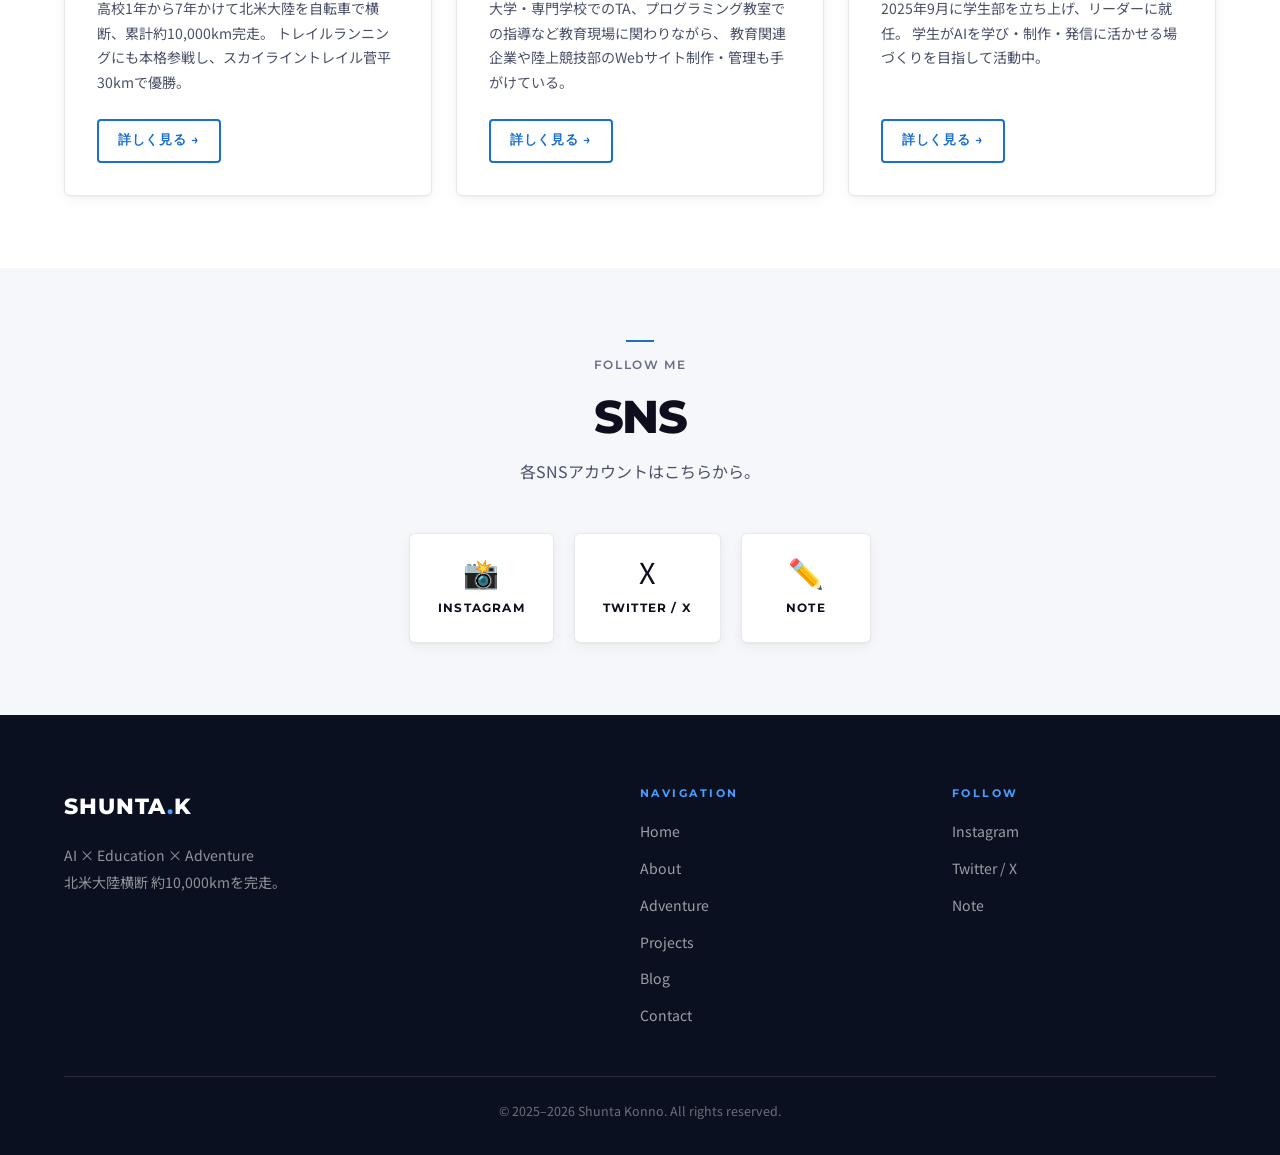
==== commit 513beb34: "Add favicon and WebSite schema for search results - favicon.svg (brand-blue mountain mark) + 180px P" ====
--- a/index.html
+++ b/index.html
@@ -22,6 +22,9 @@
   <link rel="preconnect" href="https://fonts.gstatic.com" crossorigin>
   <link href="https://fonts.googleapis.com/css2?family=Montserrat:wght@400;500;600;700;800&family=Noto+Sans+JP:wght@400;500;700&display=swap" rel="stylesheet">
   <link rel="preload" as="image" href="images/hero/01.jpg">
+  <link rel="icon" type="image/svg+xml" href="favicon.svg">
+  <link rel="icon" type="image/png" sizes="180x180" href="apple-touch-icon.png">
+  <link rel="apple-touch-icon" href="apple-touch-icon.png">
   <link rel="stylesheet" href="css/style.css">
   <script type="application/ld+json">
   {
@@ -44,6 +47,15 @@
     ]
   }
   </script>
+  <script type="application/ld+json">
+  {
+    "@context": "https://schema.org",
+    "@type": "WebSite",
+    "name": "Shunta Konno / 今野駿太",
+    "alternateName": "今野駿太 公式サイト",
+    "url": "https://shunta-tf.github.io/my-website/"
+  }
+  </script>
 </head>
 <body class="home-page">
 
--- a/css/style.css
+++ b/css/style.css
@@ -650,7 +650,7 @@
   gap: 1.25rem;
 }
 .adv-card {
-  background: var(--bg-card); border: 1px solid var(--border);
+  background: var(--bg-card); border: 1px solid rgba(74,158,255,0.5);
   border-radius: var(--radius); padding: 1.5rem; transition: var(--t);
   box-shadow: var(--shadow); overflow: hidden;
   display: flex; flex-direction: column;
@@ -663,7 +663,7 @@
   transition: transform 0.3s ease;
 }
 .adv-card:hover {
-  border-color: rgba(26,111,208,0.25);
+  border-color: var(--accent);
   box-shadow: var(--shadow-hover);
 }
 .adv-card:hover::before { transform: scaleX(1); }
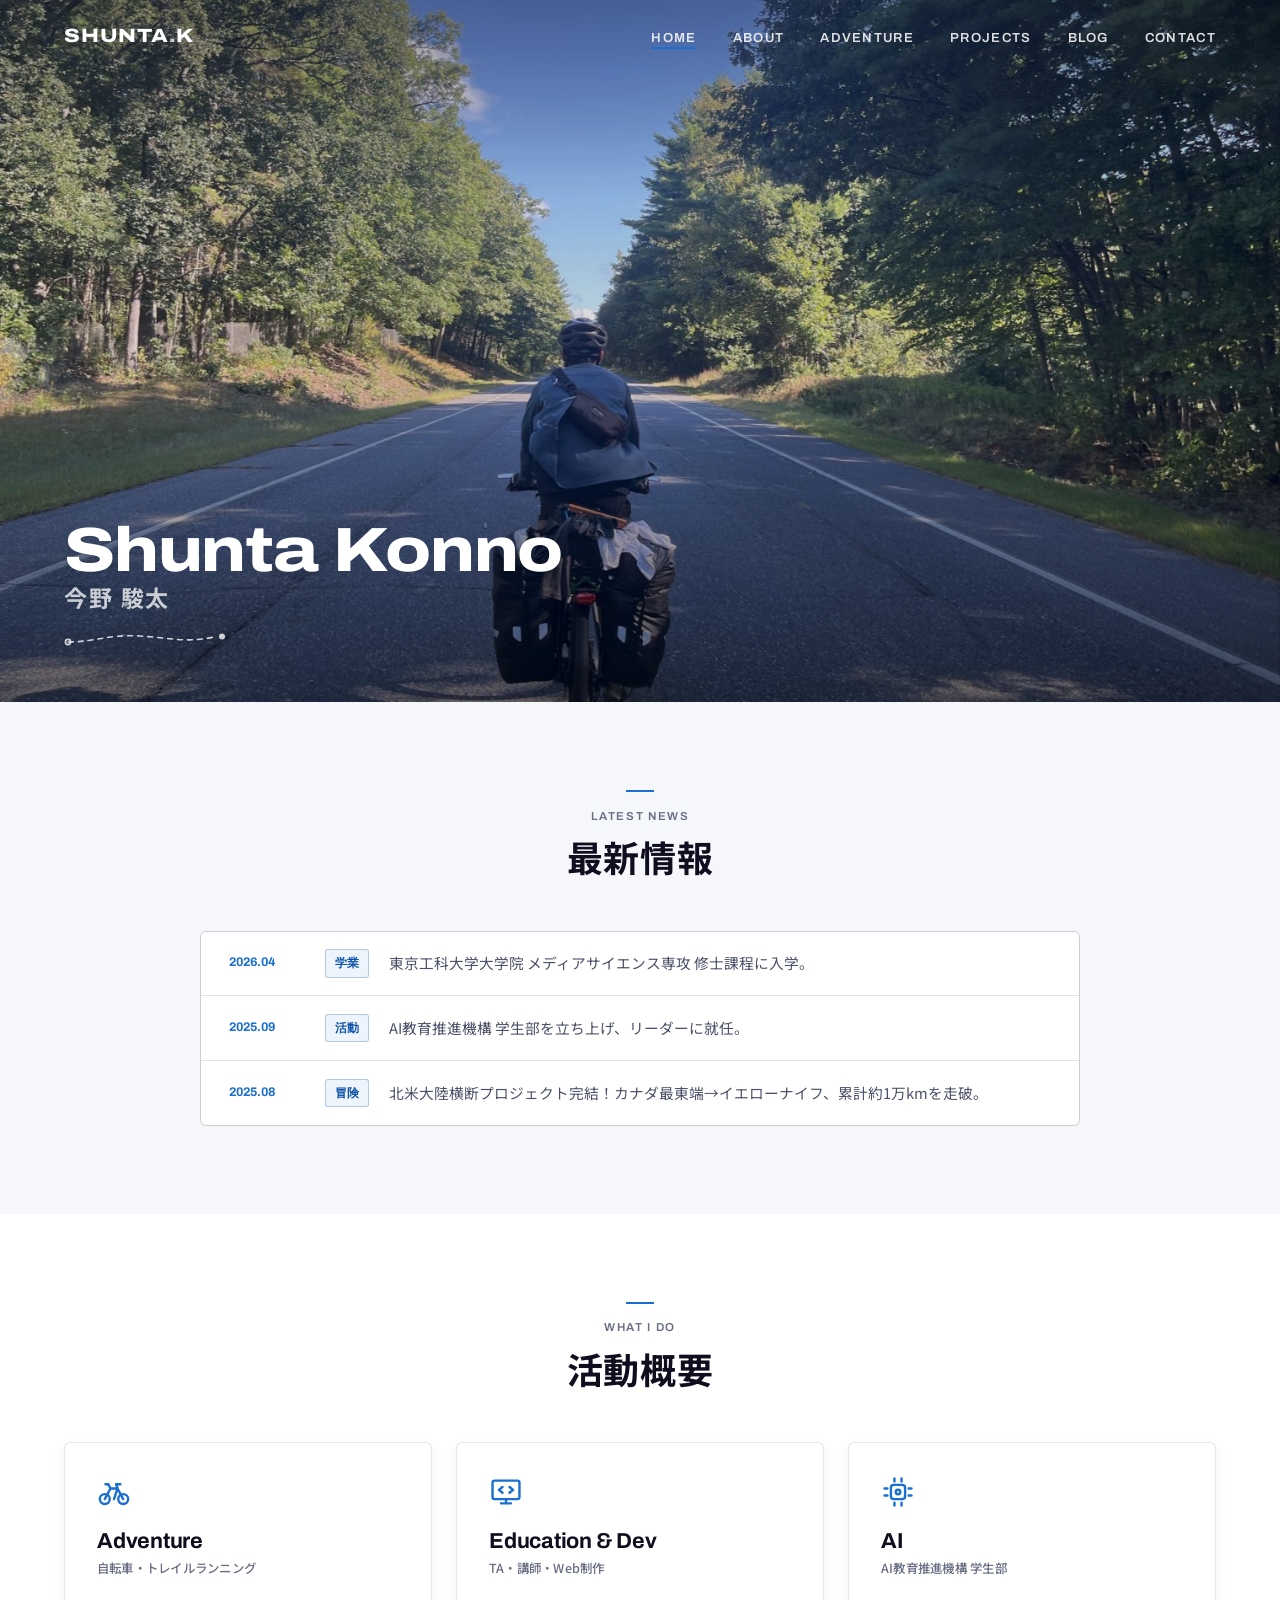
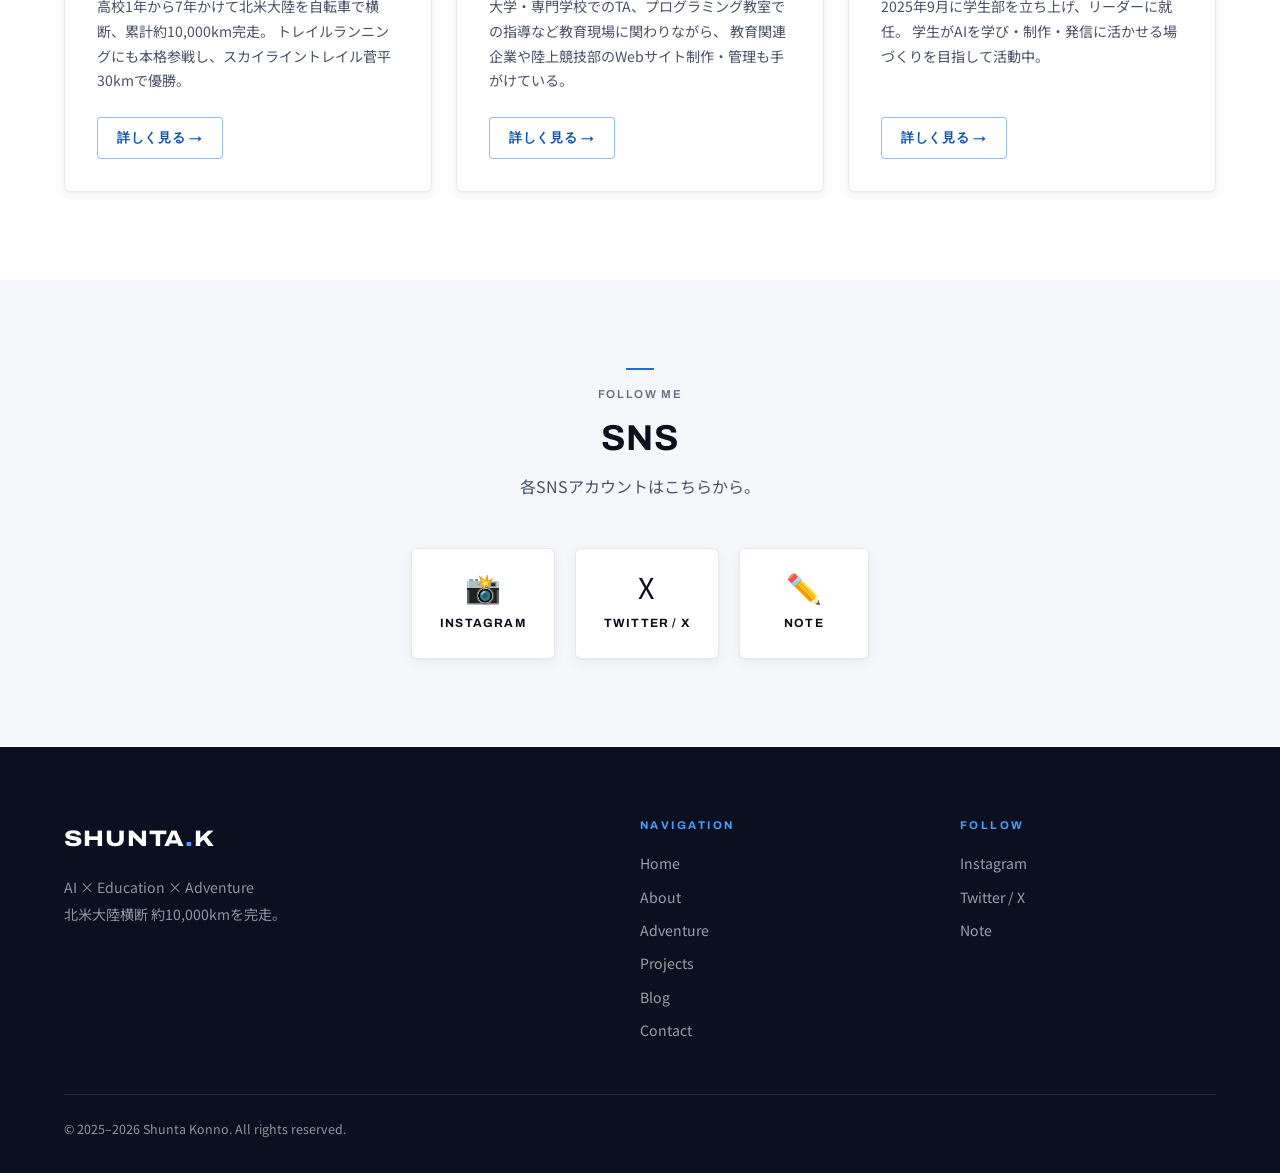
==== commit 08820717: "Design refinement pass: Archivo type system, route-line signature, component unification Typography " ====
--- a/index.html
+++ b/index.html
@@ -5,22 +5,22 @@
   <meta name="google-site-verification" content="3t5CI1DyYlu0HoJbHAZWPIja4UkBCypZJrowsVczzZc" />
   <meta name="viewport" content="width=device-width, initial-scale=1.0">
   <meta name="description" content="今野駿太（Shunta Konno）の公式サイト。大学院生・AI教育推進機構学生部リーダー。北米大陸横断 約10,000kmを自転車で完走。">
-  <title>Shunta Konno / 今野駿太</title>
+  <title>今野駿太 / Shunta Konno</title>
   <link rel="canonical" href="https://shunta-tf.github.io/my-website/">
   <meta property="og:type" content="website">
   <meta property="og:site_name" content="Shunta Konno">
   <meta property="og:locale" content="ja_JP">
-  <meta property="og:title" content="今野駿太 Shunta Konno">
+  <meta property="og:title" content="今野駿太 / Shunta Konno">
   <meta property="og:description" content="大学院生・AI教育推進機構学生部リーダー。北米大陸横断 約10,000kmを自転車で完走。">
   <meta property="og:url" content="https://shunta-tf.github.io/my-website/">
   <meta property="og:image" content="https://shunta-tf.github.io/my-website/images/hero/01.jpg">
   <meta name="twitter:card" content="summary_large_image">
-  <meta name="twitter:title" content="今野駿太 Shunta Konno">
+  <meta name="twitter:title" content="今野駿太 / Shunta Konno">
   <meta name="twitter:description" content="大学院生・AI教育推進機構学生部リーダー。北米大陸横断 約10,000kmを自転車で完走。">
   <meta name="twitter:image" content="https://shunta-tf.github.io/my-website/images/hero/01.jpg">
   <link rel="preconnect" href="https://fonts.googleapis.com">
   <link rel="preconnect" href="https://fonts.gstatic.com" crossorigin>
-  <link href="https://fonts.googleapis.com/css2?family=Montserrat:wght@400;500;600;700;800&family=Noto+Sans+JP:wght@400;500;700&display=swap" rel="stylesheet">
+  <link href="https://fonts.googleapis.com/css2?family=Archivo:wdth,wght@100..125,400..800&family=Noto+Sans+JP:wght@400;500;700&display=swap" rel="stylesheet">
   <link rel="preload" as="image" href="images/hero/01.jpg">
   <link rel="icon" type="image/svg+xml" href="favicon.svg">
   <link rel="icon" type="image/png" sizes="180x180" href="apple-touch-icon.png">
@@ -51,7 +51,7 @@
   {
     "@context": "https://schema.org",
     "@type": "WebSite",
-    "name": "Shunta Konno / 今野駿太",
+    "name": "今野駿太 / Shunta Konno",
     "alternateName": "今野駿太 公式サイト",
     "url": "https://shunta-tf.github.io/my-website/"
   }
@@ -93,7 +93,6 @@
 
 <!-- ========== HERO ========== -->
 <section class="hero">
-  <div class="hero-stars"></div>
   <div class="hero-slide" style="background-image:url('images/hero/01.jpg')"></div>
   <div class="hero-slide" style="background-image:url('images/hero/02.jpg')"></div>
   <div class="hero-slide" style="background-image:url('images/hero/03.jpg')"></div>
@@ -103,8 +102,12 @@
       <span class="name-en">Shunta Konno</span>
       <span class="name-ja">今野 駿太</span>
     </h1>
-  </div>
-  <div class="hero-scroll" aria-hidden="true">SCROLL</div>
+    <svg class="route-line" viewBox="0 0 168 16" width="168" height="16" aria-hidden="true" focusable="false">
+      <path d="M4 12 C 30 12 46 4 76 6 S 124 13 150 7" fill="none" stroke="currentColor" stroke-width="1.6" stroke-dasharray="5 5" stroke-linecap="round"/>
+      <circle cx="4" cy="12" r="2.6" fill="none" stroke="currentColor" stroke-width="1.6"/>
+      <circle cx="158" cy="6.6" r="3" fill="currentColor"/>
+    </svg>
+  </div>
 </section>
 
 <!-- ========== NEWS ========== -->
@@ -143,7 +146,12 @@
     </div>
     <div class="activity-grid">
       <div class="card activity-card fade-in fd1">
-        <span class="activity-icon" aria-hidden="true">🚵</span>
+        <span class="activity-icon" aria-hidden="true">
+          <svg viewBox="0 0 24 24" fill="none" stroke="currentColor" stroke-width="1.7" stroke-linecap="round" stroke-linejoin="round">
+            <circle cx="5.5" cy="17" r="3.5"/><circle cx="18.5" cy="17" r="3.5"/>
+            <path d="M5.5 17 L9.5 9.5 h5 L18.5 17 M9.5 9.5 8 6.5 H6 M14.5 9.5 13.5 6.5 h3 M12 17 l2.5 -7.5"/>
+          </svg>
+        </span>
         <h3>Adventure</h3>
         <span class="activity-sub">自転車・トレイルランニング</span>
         <p>
@@ -153,7 +161,12 @@
         <a href="adventure.html" class="btn btn-outline btn-sm">詳しく見る →</a>
       </div>
       <div class="card activity-card fade-in fd2">
-        <span class="activity-icon" aria-hidden="true">💻</span>
+        <span class="activity-icon" aria-hidden="true">
+          <svg viewBox="0 0 24 24" fill="none" stroke="currentColor" stroke-width="1.7" stroke-linecap="round" stroke-linejoin="round">
+            <rect x="2.5" y="4" width="19" height="13" rx="1.5"/>
+            <path d="M8.5 20 h7 M12 17 v3 M9.5 8.5 7 10.5 l2.5 2 M14.5 8.5 17 10.5 l-2.5 2"/>
+          </svg>
+        </span>
         <h3>Education &amp; Dev</h3>
         <span class="activity-sub">TA・講師・Web制作</span>
         <p>
@@ -163,7 +176,13 @@
         <a href="projects.html" class="btn btn-outline btn-sm">詳しく見る →</a>
       </div>
       <div class="card activity-card fade-in fd3">
-        <span class="activity-icon" aria-hidden="true">🤖</span>
+        <span class="activity-icon" aria-hidden="true">
+          <svg viewBox="0 0 24 24" fill="none" stroke="currentColor" stroke-width="1.7" stroke-linecap="round" stroke-linejoin="round">
+            <rect x="7" y="7" width="10" height="10" rx="2"/>
+            <path d="M9.5 4.5 V2.5 M14.5 4.5 V2.5 M9.5 21.5 v-2 M14.5 21.5 v-2 M4.5 9.5 H2.5 M4.5 14.5 H2.5 M21.5 9.5 h-2 M21.5 14.5 h-2"/>
+            <circle cx="12" cy="12" r="1.6"/>
+          </svg>
+        </span>
         <h3>AI</h3>
         <span class="activity-sub">AI教育推進機構 学生部</span>
         <p>
--- a/css/style.css
+++ b/css/style.css
@@ -18,10 +18,11 @@
   --border:        rgba(14, 14, 30, 0.09);
   --border-hover:  rgba(26, 111, 208, 0.3);
   --header-height: 72px;
-  --section-pad:   72px 0;
+  --section-pad:   88px 0;
   --max-width:     1200px;
   --radius:        6px;
   --radius-sm:     4px;
+  --radius-xs:     3px;
   --t:             all 0.25s ease;
   --shadow:        0 1px 2px rgba(15,23,42,0.04), 0 4px 14px rgba(15,23,42,0.05);
   --shadow-hover:  0 2px 6px rgba(15,23,42,0.06), 0 14px 30px rgba(15,23,42,0.10);
@@ -33,7 +34,7 @@
 html { scroll-behavior: smooth; -webkit-text-size-adjust: 100%; scroll-padding-top: 90px; }
 
 body {
-  font-family: 'Noto Sans JP', 'Montserrat', -apple-system, sans-serif;
+  font-family: 'Noto Sans JP', 'Archivo', -apple-system, sans-serif;
   background: var(--bg-primary);
   color: var(--text-primary);
   line-height: 1.75;
@@ -79,31 +80,35 @@
   z-index: 2000;
   background: var(--accent); color: #fff;
   padding: 0.6rem 1rem; border-radius: var(--radius-sm);
-  font-family: 'Montserrat', sans-serif; font-size: 0.85rem; font-weight: 600;
+  font-family: 'Archivo', sans-serif; font-size: 0.85rem; font-weight: 600;
   transition: top 0.2s ease;
 }
 .skip-link:focus { top: 12px; color: #fff; }
 
 /* --- Typography --- */
 h1,h2,h3,h4,h5 {
-  font-family: 'Montserrat', 'Noto Sans JP', sans-serif;
+  font-family: 'Archivo', 'Noto Sans JP', sans-serif;
   font-weight: 700;
   line-height: 1.2;
-  letter-spacing: -0.02em;
-}
-.section-title { font-size: clamp(2rem,4.5vw,2.9rem); margin-bottom: 0.75rem; font-weight: 800; letter-spacing: -0.03em; }
+  letter-spacing: 0; /* JP headings must not inherit Latin negative tracking */
+}
+.section-title {
+  font-size: clamp(1.7rem,3.2vw,2.25rem); margin-bottom: 0.75rem; font-weight: 700;
+  font-feature-settings: "palt"; letter-spacing: 0.02em;
+}
 .section-subtitle { font-size: 1rem; color: var(--text-secondary); margin-bottom: 3rem; font-weight: 400; }
 .accent { color: var(--accent); }
 
 /* --- Layout --- */
 .container { max-width: var(--max-width); margin: 0 auto; padding: 0 24px; }
 .section { padding: var(--section-pad); }
-.section-header { text-align: center; margin-bottom: 44px; }
+.section-header { text-align: center; margin-bottom: 48px; }
+.section-header .section-subtitle { margin-bottom: 0; } /* prevent double margin stacking with header */
 .section-label {
   display: inline-block;
   font-size: 0.72rem; font-weight: 600; letter-spacing: 0.14em;
   text-transform: uppercase; color: var(--text-muted);
-  font-family: 'Montserrat', sans-serif;
+  font-family: 'Archivo', sans-serif;
   margin-bottom: 0.85rem;
 }
 .section-header .section-label::before {
@@ -142,15 +147,16 @@
   margin: 0 auto; padding: 0 24px;
 }
 .nav-logo {
-  font-family: 'Montserrat', sans-serif;
+  font-family: 'Archivo', sans-serif;
   font-size: 1.2rem; font-weight: 800;
+  font-stretch: 118%;
   color: var(--text-primary); letter-spacing: 0.04em;
 }
 .nav-logo span { color: var(--accent); }
 .nav-logo:hover { color: var(--text-primary); }
 .nav-links { display: flex; gap: 2.25rem; align-items: center; }
 .nav-links a {
-  font-family: 'Montserrat', sans-serif;
+  font-family: 'Archivo', sans-serif;
   font-size: 0.82rem; font-weight: 600;
   color: var(--text-secondary); letter-spacing: 0.1em;
   text-transform: uppercase; position: relative; padding-bottom: 4px;
@@ -168,7 +174,10 @@
 /* Hamburger */
 .nav-hamburger {
   display: none; flex-direction: column; gap: 5px;
-  cursor: pointer; padding: 8px; background: none; border: none;
+  align-items: center; justify-content: center;
+  cursor: pointer; background: none; border: none;
+  padding: 0; min-width: 44px; min-height: 44px; /* WCAG tap target */
+  margin-right: -10px; /* keep icon flush with the container edge */
 }
 .nav-hamburger span {
   display: block; width: 24px; height: 2px;
@@ -197,7 +206,7 @@
 }
 .nav-mobile.open { display: flex; }
 .nav-mobile a {
-  font-family: 'Montserrat', sans-serif;
+  font-family: 'Archivo', sans-serif;
   font-size: 1.05rem; font-weight: 600;
   color: var(--text-secondary); text-transform: uppercase;
   letter-spacing: 0.1em; padding: 1rem 0;
@@ -214,7 +223,7 @@
 }
 .footer-grid {
   display: grid; grid-template-columns: 2fr 1fr 1fr;
-  gap: 3rem; margin-bottom: 3rem;
+  gap: 3rem 4rem; margin-bottom: 3rem;
 }
 .footer-brand .nav-logo { font-size: 1.4rem; display: block; margin-bottom: 1rem; color: #fff; }
 .footer-brand .nav-logo span { color: var(--accent-light); }
@@ -223,36 +232,44 @@
 .footer-col h4 {
   font-size: 0.7rem; font-weight: 700; letter-spacing: 0.22em;
   text-transform: uppercase; color: var(--accent-light);
-  margin-bottom: 1rem; font-family: 'Montserrat', sans-serif;
-}
-.footer-col ul { display: flex; flex-direction: column; gap: 0.55rem; }
-.footer-col a { color: rgba(255,255,255,0.6); font-size: 0.88rem; }
+  margin-bottom: 1rem; font-family: 'Archivo', sans-serif;
+}
+.footer-col ul { display: flex; flex-direction: column; gap: 0.15rem; }
+.footer-col a { color: rgba(255,255,255,0.6); font-size: 0.88rem; display: inline-block; padding: 0.2rem 0; }
 .footer-col a:hover { color: #fff; }
 .footer-bottom {
   border-top: 1px solid rgba(255,255,255,0.12);
-  padding-top: 1.5rem; text-align: center;
-  color: rgba(255,255,255,0.4); font-size: 0.78rem;
+  padding-top: 1.5rem; text-align: left;
+  color: rgba(255,255,255,0.55); font-size: 0.78rem;
 }
 
 /* --- Buttons --- */
 .btn {
   display: inline-flex; align-items: center; gap: 0.5rem;
   padding: 0.75rem 1.75rem;
+  border: 1px solid transparent; /* every variant shares one box */
   border-radius: var(--radius-sm);
-  font-family: 'Montserrat', sans-serif;
+  font-family: 'Archivo', sans-serif;
   font-size: 0.875rem; font-weight: 600; letter-spacing: 0.05em;
-  cursor: pointer; transition: var(--t); border: none;
+  cursor: pointer; transition: var(--t);
   text-decoration: none;
 }
-.btn-primary { background: var(--accent); color: #fff; box-shadow: 0 1px 2px rgba(26,111,208,0.16), 0 5px 14px rgba(26,111,208,0.16); }
+.btn-primary {
+  background: var(--accent); border-color: var(--accent); color: #fff;
+  box-shadow: 0 1px 2px rgba(26,111,208,0.16), 0 5px 14px rgba(26,111,208,0.16);
+}
 .btn-primary:hover {
-  background: var(--accent-dark); color: #fff;
-  transform: translateY(-2px); box-shadow: 0 2px 4px rgba(26,111,208,0.18), 0 10px 22px rgba(26,111,208,0.22);
-}
-.btn-outline { background: #fff; color: var(--accent); border: 2px solid var(--accent); }
+  background: var(--accent-dark); border-color: var(--accent-dark); color: #fff;
+  box-shadow: 0 2px 4px rgba(26,111,208,0.18), 0 10px 22px rgba(26,111,208,0.22);
+}
+.btn-outline {
+  background: #fff; color: var(--accent-dark);
+  border-color: rgba(26,111,208,0.45);
+}
 .btn-outline:hover {
-  background: var(--accent); color: #fff;
-  transform: translateY(-2px);
+  background: var(--accent-glow);
+  border-color: var(--accent);
+  color: var(--accent-dark);
 }
 .btn-lg { padding: 1rem 2.5rem; font-size: 1rem; }
 .btn-sm { padding: 0.55rem 1.2rem; font-size: 0.8rem; }
@@ -276,7 +293,7 @@
 .card:hover {
   transform: translateY(-3px);
   box-shadow: var(--shadow-hover);
-  border-color: rgba(26,111,208,0.2);
+  border-color: var(--border-hover);
 }
 .card:hover::before { transform: scaleX(1); }
 
@@ -318,50 +335,37 @@
 }
 .hero-label {
   display: block;
-  font-family: 'Montserrat', sans-serif;
+  font-family: 'Archivo', sans-serif;
   font-size: 0.7rem; font-weight: 500; letter-spacing: 0.1em;
   text-transform: uppercase; color: rgba(255,255,255,0.6);
   margin-bottom: 0.65rem;
 }
 .hero-title {
-  font-size: clamp(2rem, 4.5vw, 3.5rem);
-  font-weight: 800; letter-spacing: -0.03em;
-  line-height: 1.02; margin-bottom: 0.9rem;
+  font-size: clamp(2.2rem, 5vw, 3.9rem);
+  font-weight: 800; letter-spacing: 0;
+  line-height: 1.1; margin-bottom: 0;
   color: #fff;
 }
 .hero-title .name-en {
-  display: block; font-family: 'Montserrat', sans-serif;
+  display: block; font-family: 'Archivo', sans-serif;
+  font-stretch: 118%; letter-spacing: -0.02em;
 }
 .hero-title .name-ja {
   display: block;
   font-size: clamp(0.95rem, 1.8vw, 1.6rem);
   font-weight: 700; color: rgba(255,255,255,0.75);
+  font-feature-settings: "palt"; letter-spacing: 0.08em;
   margin-top: 0.15rem;
 }
+/* Signature: dashed route line (start → end) */
+.route-line { display: block; color: var(--accent); }
+.hero-content .route-line { color: rgba(255,255,255,0.78); margin-top: 1.1rem; }
 .hero-tagline {
   font-size: clamp(0.95rem, 2.2vw, 1.18rem);
   color: rgba(255,255,255,0.85); margin-bottom: 2.25rem;
   max-width: 540px; line-height: 1.9;
 }
 .hero-cta { display: flex; gap: 1rem; flex-wrap: wrap; }
-.hero-scroll {
-  position: absolute; bottom: 40px; left: 50%;
-  transform: translateX(-50%);
-  display: flex; flex-direction: column; align-items: center; gap: 6px;
-  color: var(--text-muted); font-size: 0.68rem;
-  letter-spacing: 0.15em; text-transform: uppercase;
-  font-family: 'Montserrat', sans-serif;
-  animation: scrollBounce 2.2s ease-in-out infinite;
-  z-index: 3;
-}
-.hero-scroll::after {
-  content: ''; display: block; width: 1px; height: 36px;
-  background: linear-gradient(to bottom, var(--accent), transparent);
-}
-@keyframes scrollBounce {
-  0%,100% { transform: translateX(-50%) translateY(0); }
-  50% { transform: translateX(-50%) translateY(9px); }
-}
 
 /* ===========================
    NEWS
@@ -370,6 +374,7 @@
   display: flex; flex-direction: column; gap: 1px;
   background: var(--border); border-radius: var(--radius);
   overflow: hidden; border: 1px solid var(--border);
+  max-width: 880px; margin: 0 auto; /* measure: don't stretch short lines across 1200px */
 }
 .news-item {
   display: flex; align-items: center; gap: 1.25rem;
@@ -386,16 +391,17 @@
 .news-item:hover { background: #f5f8ff; }
 .news-item:hover::before { transform: scaleY(1); }
 .news-date {
-  font-family: 'Montserrat', sans-serif;
+  font-family: 'Archivo', sans-serif;
   font-size: 0.78rem; font-weight: 700; color: var(--accent);
-  white-space: nowrap; min-width: 90px;
+  font-feature-settings: "tnum"; font-variant-numeric: tabular-nums;
+  white-space: nowrap; min-width: 76px;
 }
 .news-badge {
-  font-size: 0.68rem; font-weight: 700;
-  padding: 0.2rem 0.55rem; border-radius: 3px;
-  background: var(--accent-glow); color: var(--accent);
-  white-space: nowrap; border: 1px solid rgba(26,111,208,0.25);
-  font-family: 'Montserrat', sans-serif;
+  font-size: 0.72rem; font-weight: 700;
+  padding: 0.2rem 0.55rem; border-radius: var(--radius-xs);
+  background: var(--accent-glow); color: var(--accent-dark);
+  white-space: nowrap; border: 1px solid rgba(13,82,168,0.28);
+  font-family: 'Archivo', sans-serif;
 }
 .news-text { color: var(--text-secondary); font-size: 0.92rem; flex: 1; }
 
@@ -404,11 +410,12 @@
    =========================== */
 .activity-grid { display: grid; grid-template-columns: repeat(3,1fr); gap: 1.5rem; }
 .activity-grid--2 { grid-template-columns: repeat(2,1fr); }
-.activity-icon { font-size: 2.5rem; margin-bottom: 1.25rem; display: block; }
+.activity-icon { font-size: 2.5rem; margin-bottom: 1.25rem; display: block; color: var(--accent); line-height: 1; }
+.activity-icon svg { width: 34px; height: 34px; display: block; }
 .activity-card { display: flex; flex-direction: column; }
 .activity-card h3 {
   font-size: 1.35rem; margin-bottom: 0.2rem;
-  font-family: 'Montserrat', sans-serif; letter-spacing: -0.01em;
+  font-family: 'Archivo', sans-serif; letter-spacing: -0.01em;
 }
 .activity-sub {
   display: block; font-size: 0.78rem; font-weight: 500;
@@ -438,7 +445,7 @@
   transform: scaleX(0); transition: transform 0.25s ease;
 }
 .sns-card:hover {
-  border-color: rgba(26,111,208,0.3);
+  border-color: var(--border-hover);
   box-shadow: var(--shadow-hover);
   color: var(--accent);
   transform: translateY(-3px);
@@ -446,7 +453,7 @@
 .sns-card:hover::before { transform: scaleX(1); }
 .sns-card .icon { font-size: 1.8rem; line-height: 1; }
 .sns-card .label {
-  font-family: 'Montserrat', sans-serif;
+  font-family: 'Archivo', sans-serif;
   font-size: 0.75rem; font-weight: 700;
   letter-spacing: 0.1em; text-transform: uppercase;
 }
@@ -462,16 +469,18 @@
   border-bottom: 1px solid var(--border);
 }
 .page-hero::after {
-  content: ''; position: absolute; bottom: -1px; left: 50%;
-  transform: translateX(-50%); width: 40px; height: 2px;
-  background: var(--accent);
-}
-.page-hero .section-label::before {
-  content: ''; display: block;
-  width: 28px; height: 2px; background: var(--accent);
-  margin: 0 auto 0.85rem;
-}
-.page-hero h1 { font-size: clamp(2.4rem, 6.5vw, 4.2rem); font-weight: 800; margin-bottom: 0.75rem; letter-spacing: -0.03em; }
+  /* signature route line replaces the anonymous blue bar */
+  content: '';
+  position: absolute; bottom: 26px; left: 50%;
+  transform: translateX(-50%);
+  width: 168px; height: 16px;
+  background: url("data:image/svg+xml,%3Csvg xmlns='http://www.w3.org/2000/svg' viewBox='0 0 168 16'%3E%3Cpath d='M4 12 C 30 12 46 4 76 6 S 124 13 150 7' fill='none' stroke='%231a6fd0' stroke-width='1.6' stroke-dasharray='5 5' stroke-linecap='round'/%3E%3Ccircle cx='4' cy='12' r='2.6' fill='none' stroke='%231a6fd0' stroke-width='1.6'/%3E%3Ccircle cx='158' cy='6.6' r='3' fill='%231a6fd0'/%3E%3C/svg%3E") center / contain no-repeat;
+}
+.page-hero .section-label::before { display: none; } /* one accent mark per hero, the route line */
+.page-hero h1 {
+  font-size: clamp(2.1rem, 5vw, 3.2rem); font-weight: 800; margin-bottom: 0.75rem;
+  font-stretch: 118%; letter-spacing: -0.02em;
+}
 .page-hero p { color: var(--text-secondary); font-size: 1.05rem; max-width: 480px; margin: 0 auto; }
 
 /* ===========================
@@ -503,10 +512,10 @@
 .profile-placeholder .ph-icon { font-size: 2.5rem; opacity: 0.5; }
 .profile-name {
   font-size: clamp(2rem,5vw,3rem); font-weight: 800;
-  margin-bottom: 0.5rem; letter-spacing: -0.03em;
+  margin-bottom: 0.5rem; font-feature-settings: "palt"; letter-spacing: 0.01em;
 }
 .profile-name .en {
-  display: block; font-family: 'Montserrat', sans-serif;
+  display: block; font-family: 'Archivo', sans-serif;
   font-size: 0.55em; color: var(--accent); font-weight: 700;
   letter-spacing: 0.12em; text-transform: uppercase; margin-bottom: 0.25rem;
 }
@@ -515,7 +524,7 @@
 }
 .profile-badge {
   background: var(--bg-secondary); border: 1px solid var(--border);
-  padding: 0.25rem 0.7rem; border-radius: 3px; font-size: 0.82rem;
+  padding: 0.25rem 0.7rem; border-radius: var(--radius-xs); font-size: 0.82rem;
   color: var(--text-secondary);
 }
 .profile-bio {
@@ -539,7 +548,7 @@
 }
 .timeline-group { margin-bottom: 2.75rem; }
 .timeline-era {
-  font-family: 'Montserrat', sans-serif;
+  font-family: 'Archivo', sans-serif;
   font-size: 0.72rem; font-weight: 800; letter-spacing: 0.22em;
   text-transform: uppercase; color: var(--accent);
   margin-bottom: 1rem; padding-left: 1.5rem; position: relative;
@@ -555,9 +564,8 @@
   position: relative;
   background: var(--bg-card); border: 1px solid var(--border);
   border-radius: var(--radius-sm); padding: 0.9rem 1.2rem;
-  transition: var(--t); box-shadow: 0 1px 6px rgba(14,14,30,0.05);
-}
-.timeline-item:hover { border-color: rgba(26,111,208,0.25); background: #f5f8ff; box-shadow: var(--shadow); }
+  box-shadow: var(--shadow);
+}
 .timeline-item::before {
   content: ''; position: absolute;
   left: -2.18rem; top: 50%; transform: translateY(-50%);
@@ -575,10 +583,8 @@
   display: inline-flex; align-items: center; gap: 0.45rem;
   padding: 0.4rem 0.9rem;
   background: var(--bg-secondary); border: 1px solid var(--border);
-  border-radius: 3px; font-size: 0.88rem; color: var(--text-secondary);
-  transition: var(--t);
-}
-.hobby-tag:hover { border-color: var(--accent); color: var(--accent); }
+  border-radius: var(--radius-xs); font-size: 0.88rem; color: var(--text-secondary);
+}
 
 /* ===========================
    ADVENTURE — Main Project
@@ -598,35 +604,37 @@
   gap: 1.5rem; margin-bottom: 2rem;
 }
 .mp-badge {
-  font-family: 'Montserrat', sans-serif;
-  font-size: 0.68rem; font-weight: 700; letter-spacing: 0.1em;
+  font-family: 'Archivo', sans-serif;
+  font-size: 0.72rem; font-weight: 700; letter-spacing: 0.1em;
   text-transform: uppercase; color: var(--accent);
   padding: 0; border-radius: 0;
 }
-.mp-title { font-size: clamp(1.5rem,4vw,2.4rem); font-weight: 800; margin-bottom: 0.4rem; }
+.mp-title { font-size: clamp(1.5rem,4vw,2.4rem); font-weight: 800; margin-bottom: 0.4rem; font-feature-settings: "palt"; }
 .mp-sub { color: var(--text-secondary); font-size: 0.92rem; }
 .mp-stats { display: flex; gap: 2.5rem; flex-wrap: wrap; }
 .stat { text-align: center; }
 .stat-val {
-  font-family: 'Montserrat', sans-serif;
+  font-family: 'Archivo', sans-serif;
   font-size: clamp(1.6rem,3.5vw,2.6rem);
   font-weight: 800; color: var(--accent); line-height: 1;
+  font-stretch: 118%;
+  font-feature-settings: "tnum"; font-variant-numeric: tabular-nums;
   margin-bottom: 0.25rem;
 }
-.stat-lbl { font-size: 0.78rem; color: var(--text-muted); font-family: 'Montserrat',sans-serif; }
+.stat-lbl { font-size: 0.78rem; color: var(--text-muted); font-family: 'Archivo',sans-serif; }
 .progress-wrap { margin-top: 2rem; }
 .progress-meta {
   display: flex; justify-content: space-between;
   margin-bottom: 0.65rem; font-size: 0.82rem; color: var(--text-secondary);
 }
 .progress-track {
-  height: 6px; background: rgba(14,14,30,0.08);
-  border-radius: 100px; overflow: hidden;
+  height: 5px; background: rgba(14,14,30,0.08);
+  border-radius: var(--radius-xs); overflow: hidden;
 }
 .progress-fill {
   height: 100%;
-  background: linear-gradient(90deg, var(--accent), var(--accent-light));
-  border-radius: 100px;
+  background: var(--accent);
+  border-radius: var(--radius-xs);
   position: relative;
   width: 0;
   transition: width 1.6s cubic-bezier(0.4,0,0.2,1) 0.4s;
@@ -635,7 +643,7 @@
 .route-section { margin-top: 2rem; padding-top: 2rem; border-top: 1px solid var(--border); }
 .route-label {
   font-size: 0.72rem; color: var(--text-muted);
-  font-family: 'Montserrat',sans-serif; font-weight: 700;
+  font-family: 'Archivo',sans-serif; font-weight: 700;
   letter-spacing: 0.15em; text-transform: uppercase; margin-bottom: 0.85rem;
 }
 /* Adventures grid */
@@ -650,7 +658,7 @@
   gap: 1.25rem;
 }
 .adv-card {
-  background: var(--bg-card); border: 1px solid rgba(74,158,255,0.5);
+  background: var(--bg-card); border: 1px solid rgba(26,111,208,0.28); /* accent family */
   border-radius: var(--radius); padding: 1.5rem; transition: var(--t);
   box-shadow: var(--shadow); overflow: hidden;
   display: flex; flex-direction: column;
@@ -667,7 +675,6 @@
   box-shadow: var(--shadow-hover);
 }
 .adv-card:hover::before { transform: scaleX(1); }
-.adv-card--accent { border-color: rgba(74,158,255,0.5); }
 .adv-photo {
   width: 100%;
   margin: 0 0 1.2rem;
@@ -676,17 +683,18 @@
 }
 .era-badge {
   display: inline-block;
-  font-size: 0.68rem; font-weight: 700; color: var(--text-muted);
+  font-size: 0.72rem; font-weight: 700; color: var(--text-muted);
   background: transparent; border: none;
   padding: 0; border-radius: 0;
-  font-family: 'Montserrat',sans-serif; letter-spacing: 0.08em;
+  font-family: 'Archivo',sans-serif; letter-spacing: 0.08em;
   text-transform: uppercase;
   margin-bottom: 0.7rem;
 }
 .adv-card h3 { font-size: 0.97rem; font-weight: 700; margin-bottom: 0.4rem; line-height: 1.4; }
 .adv-dist {
-  font-family: 'Montserrat',sans-serif;
+  font-family: 'Archivo',sans-serif;
   font-size: 1.15rem; font-weight: 800;
+  font-feature-settings: "tnum"; font-variant-numeric: tabular-nums;
   color: var(--accent); margin-bottom: 0.2rem;
 }
 .adv-note { font-size: 0.82rem; color: var(--text-muted); }
@@ -731,7 +739,7 @@
 .ci-label {
   font-size: 0.7rem; color: var(--text-muted);
   text-transform: uppercase; letter-spacing: 0.12em;
-  font-family: 'Montserrat',sans-serif; margin-bottom: 0.22rem;
+  font-family: 'Archivo',sans-serif; margin-bottom: 0.22rem;
 }
 .ci-val { font-size: 0.9rem; color: var(--text-secondary); word-break: break-all; }
 .ci-val a { color: var(--accent); }
@@ -739,7 +747,7 @@
 .contact-sns h4 {
   font-size: 0.7rem; color: var(--text-muted);
   text-transform: uppercase; letter-spacing: 0.12em;
-  font-family: 'Montserrat',sans-serif; margin-bottom: 1rem;
+  font-family: 'Archivo',sans-serif; margin-bottom: 1rem;
 }
 .sns-pill-row { display: flex; flex-wrap: wrap; gap: 0.65rem; }
 .sns-pill {
@@ -747,7 +755,7 @@
   color: var(--text-secondary); font-size: 0.88rem;
   padding: 0.38rem 0.9rem;
   background: var(--bg-card); border: 1px solid var(--border);
-  border-radius: 3px; transition: var(--t);
+  border-radius: var(--radius-xs); transition: var(--t);
 }
 .sns-pill:hover { color: var(--accent); border-color: var(--accent); }
 
@@ -785,9 +793,13 @@
   .nav-links { display: none; }
   .nav-hamburger { display: flex; }
 
-  /* Hero */
-  .hero { min-height: 52vh; align-items: center; }
-  .hero-content { padding: var(--header-height) 20px 40px; text-align: center; }
+  /* Hero — keep the desktop bottom-left composition */
+  .hero {
+    min-height: 52vh;
+    min-height: 52svh; /* stable when the mobile URL bar collapses */
+    align-items: flex-end;
+  }
+  .hero-content { padding: 0 20px 36px; text-align: left; }
   .hero-overlay {
     background: linear-gradient(
       to bottom,
@@ -799,11 +811,11 @@
   .hero-title .name-ja { font-size: clamp(0.85rem, 3.2vw, 1.4rem); }
   .hero-cta { flex-direction: column; align-items: stretch; gap: 0.75rem; }
   .hero-cta .btn-lg { width: 100%; justify-content: center; text-align: center; }
-  .hero-scroll { display: none; }
 
   /* Page hero (inner pages) */
   .page-hero { padding: 110px 16px 50px; }
-  .page-hero h1 { font-size: clamp(1.9rem, 7vw, 4rem); }
+  .page-hero h1 { font-size: clamp(1.8rem, 6.5vw, 2.6rem); }
+  .page-hero::after { bottom: 14px; width: 132px; }
 
   /* News */
   .news-item {
@@ -815,12 +827,13 @@
   .news-date { min-width: unset; font-size: 0.72rem; }
 
   /* Activity grid */
-  .activity-grid { grid-template-columns: 1fr; }
+  .activity-grid,
+  .activity-grid--2 { grid-template-columns: 1fr; }
 
   /* SNS */
   .sns-row { display: grid; grid-template-columns: repeat(3, 1fr); gap: 0.6rem; }
   .sns-card { min-width: unset; padding: 1.1rem 0.5rem; }
-  .sns-card .label { font-size: 0.66rem; letter-spacing: 0.04em; }
+  .sns-card .label { font-size: 0.72rem; letter-spacing: 0.04em; }
 
   /* About */
   .profile-section { grid-template-columns: 1fr; gap: 2rem; margin-bottom: 48px; }
@@ -849,8 +862,12 @@
   :root { --section-pad: 36px 0; }
   .hero-title { font-size: clamp(1.6rem, 8vw, 2.4rem); }
   .adventures-grid { grid-template-columns: 1fr 1fr; gap: 0.6rem; }
+  .trail-grid { grid-template-columns: 1fr; } /* 2 cards; photos back to legible size */
+  .adv-card { padding: 0.85rem; }
+  .adv-note { font-size: 0.8rem; line-height: 1.6; }
+  .era-badge { letter-spacing: 0.04em; }
   .mp-stats { gap: 1rem; }
-  .section-title { font-size: clamp(1.5rem, 6vw, 2.5rem); }
+  .section-title { font-size: clamp(1.4rem, 5.5vw, 1.9rem); }
   .contact-grid { gap: 2rem; }
   .ig-cta { padding: 2rem 1.25rem; }
 }
@@ -869,8 +886,8 @@
   padding: 1.25rem 1.5rem;
 }
 .edu-detail-label {
-  font-family: 'Montserrat', sans-serif;
-  font-size: 0.68rem; font-weight: 700;
+  font-family: 'Archivo', sans-serif;
+  font-size: 0.72rem; font-weight: 700;
   letter-spacing: 0.12em; text-transform: uppercase;
   color: var(--accent); margin-bottom: 0.6rem;
 }
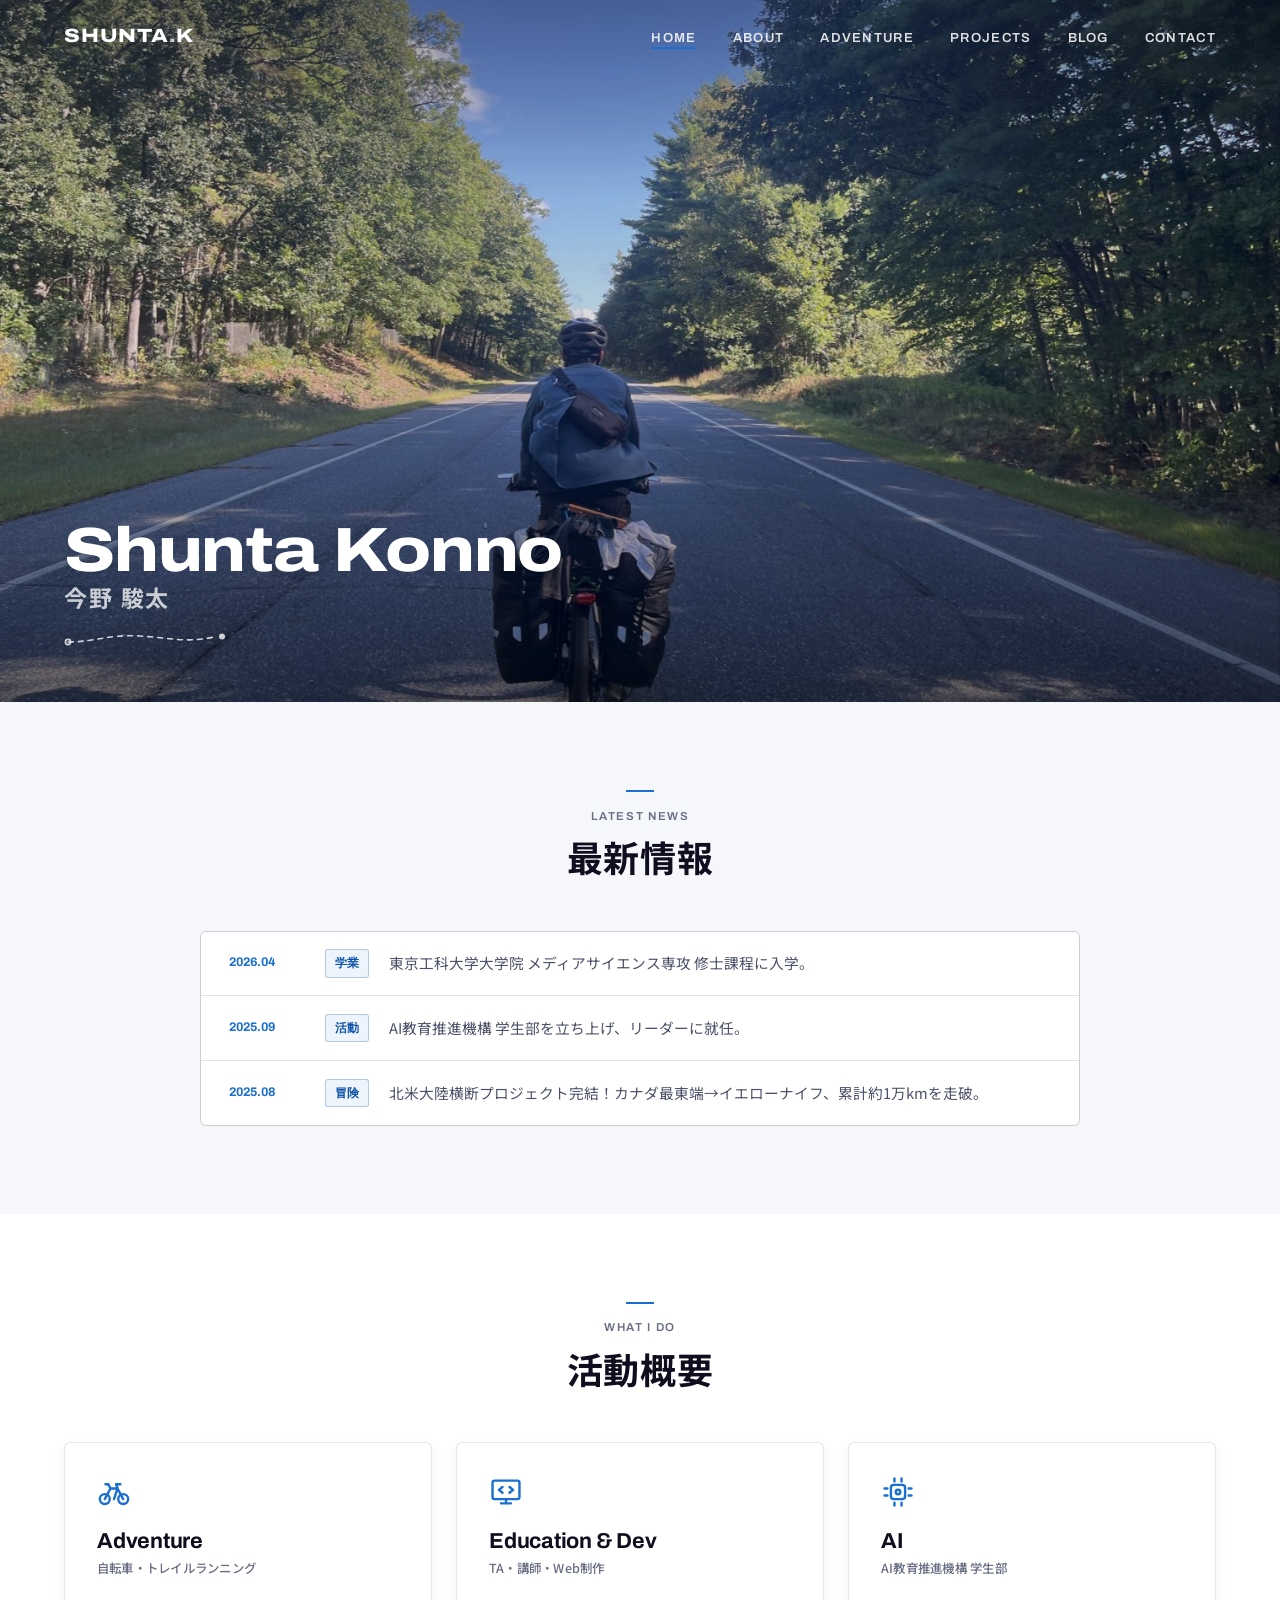
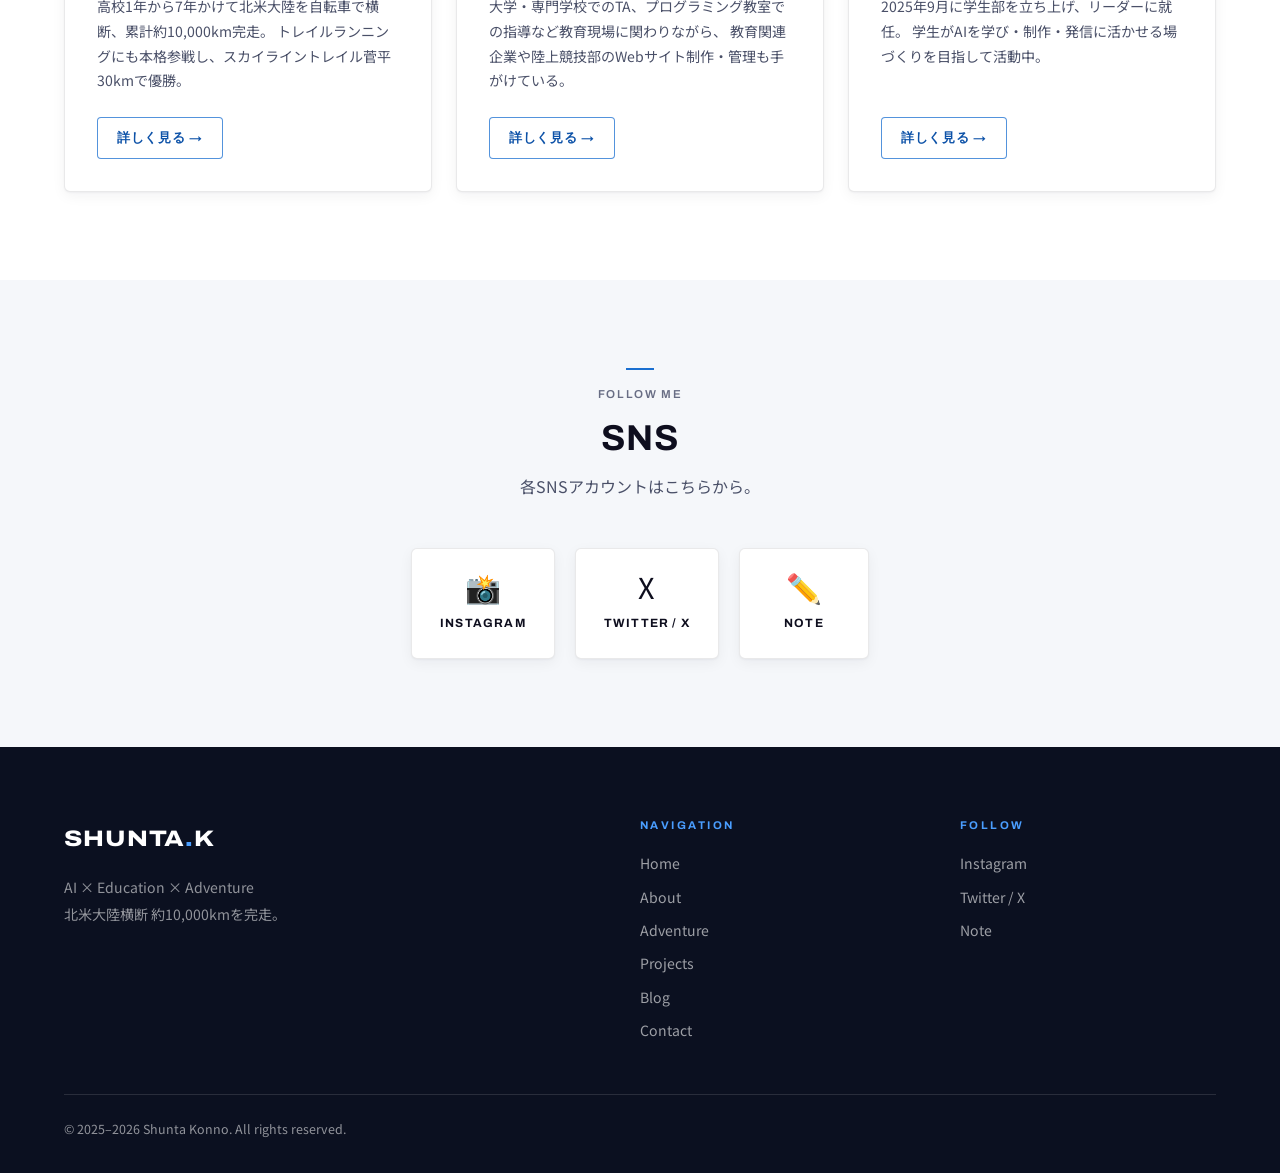
==== commit d44f040c: "Fix verification findings from design refinement pass - projects.html: last leftover Montserrat inli" ====
--- a/index.html
+++ b/index.html
@@ -147,7 +147,7 @@
     <div class="activity-grid">
       <div class="card activity-card fade-in fd1">
         <span class="activity-icon" aria-hidden="true">
-          <svg viewBox="0 0 24 24" fill="none" stroke="currentColor" stroke-width="1.7" stroke-linecap="round" stroke-linejoin="round">
+          <svg viewBox="0 0 24 24" fill="none" stroke="currentColor" stroke-width="1.7" stroke-linecap="round" stroke-linejoin="round" focusable="false">
             <circle cx="5.5" cy="17" r="3.5"/><circle cx="18.5" cy="17" r="3.5"/>
             <path d="M5.5 17 L9.5 9.5 h5 L18.5 17 M9.5 9.5 8 6.5 H6 M14.5 9.5 13.5 6.5 h3 M12 17 l2.5 -7.5"/>
           </svg>
@@ -162,7 +162,7 @@
       </div>
       <div class="card activity-card fade-in fd2">
         <span class="activity-icon" aria-hidden="true">
-          <svg viewBox="0 0 24 24" fill="none" stroke="currentColor" stroke-width="1.7" stroke-linecap="round" stroke-linejoin="round">
+          <svg viewBox="0 0 24 24" fill="none" stroke="currentColor" stroke-width="1.7" stroke-linecap="round" stroke-linejoin="round" focusable="false">
             <rect x="2.5" y="4" width="19" height="13" rx="1.5"/>
             <path d="M8.5 20 h7 M12 17 v3 M9.5 8.5 7 10.5 l2.5 2 M14.5 8.5 17 10.5 l-2.5 2"/>
           </svg>
@@ -177,7 +177,7 @@
       </div>
       <div class="card activity-card fade-in fd3">
         <span class="activity-icon" aria-hidden="true">
-          <svg viewBox="0 0 24 24" fill="none" stroke="currentColor" stroke-width="1.7" stroke-linecap="round" stroke-linejoin="round">
+          <svg viewBox="0 0 24 24" fill="none" stroke="currentColor" stroke-width="1.7" stroke-linecap="round" stroke-linejoin="round" focusable="false">
             <rect x="7" y="7" width="10" height="10" rx="2"/>
             <path d="M9.5 4.5 V2.5 M14.5 4.5 V2.5 M9.5 21.5 v-2 M14.5 21.5 v-2 M4.5 9.5 H2.5 M4.5 14.5 H2.5 M21.5 9.5 h-2 M21.5 14.5 h-2"/>
             <circle cx="12" cy="12" r="1.6"/>
--- a/css/style.css
+++ b/css/style.css
@@ -264,7 +264,7 @@
 }
 .btn-outline {
   background: #fff; color: var(--accent-dark);
-  border-color: rgba(26,111,208,0.45);
+  border-color: rgba(26,111,208,0.75);
 }
 .btn-outline:hover {
   background: var(--accent-glow);
@@ -333,13 +333,6 @@
   margin: 0 auto;
   padding: 0 24px 56px;
 }
-.hero-label {
-  display: block;
-  font-family: 'Archivo', sans-serif;
-  font-size: 0.7rem; font-weight: 500; letter-spacing: 0.1em;
-  text-transform: uppercase; color: rgba(255,255,255,0.6);
-  margin-bottom: 0.65rem;
-}
 .hero-title {
   font-size: clamp(2.2rem, 5vw, 3.9rem);
   font-weight: 800; letter-spacing: 0;
@@ -360,12 +353,6 @@
 /* Signature: dashed route line (start → end) */
 .route-line { display: block; color: var(--accent); }
 .hero-content .route-line { color: rgba(255,255,255,0.78); margin-top: 1.1rem; }
-.hero-tagline {
-  font-size: clamp(0.95rem, 2.2vw, 1.18rem);
-  color: rgba(255,255,255,0.85); margin-bottom: 2.25rem;
-  max-width: 540px; line-height: 1.9;
-}
-.hero-cta { display: flex; gap: 1rem; flex-wrap: wrap; }
 
 /* ===========================
    NEWS
@@ -799,7 +786,9 @@
     min-height: 52svh; /* stable when the mobile URL bar collapses */
     align-items: flex-end;
   }
-  .hero-content { padding: 0 20px 36px; text-align: left; }
+  /* top padding guards the fixed header on short/landscape viewports;
+     inert on tall portrait screens because content is bottom-anchored */
+  .hero-content { padding: calc(var(--header-height) + 12px) 20px 36px; text-align: left; }
   .hero-overlay {
     background: linear-gradient(
       to bottom,
@@ -809,8 +798,6 @@
   }
   .hero-title { font-size: clamp(1.7rem, 7.5vw, 2.8rem); }
   .hero-title .name-ja { font-size: clamp(0.85rem, 3.2vw, 1.4rem); }
-  .hero-cta { flex-direction: column; align-items: stretch; gap: 0.75rem; }
-  .hero-cta .btn-lg { width: 100%; justify-content: center; text-align: center; }
 
   /* Page hero (inner pages) */
   .page-hero { padding: 110px 16px 50px; }
